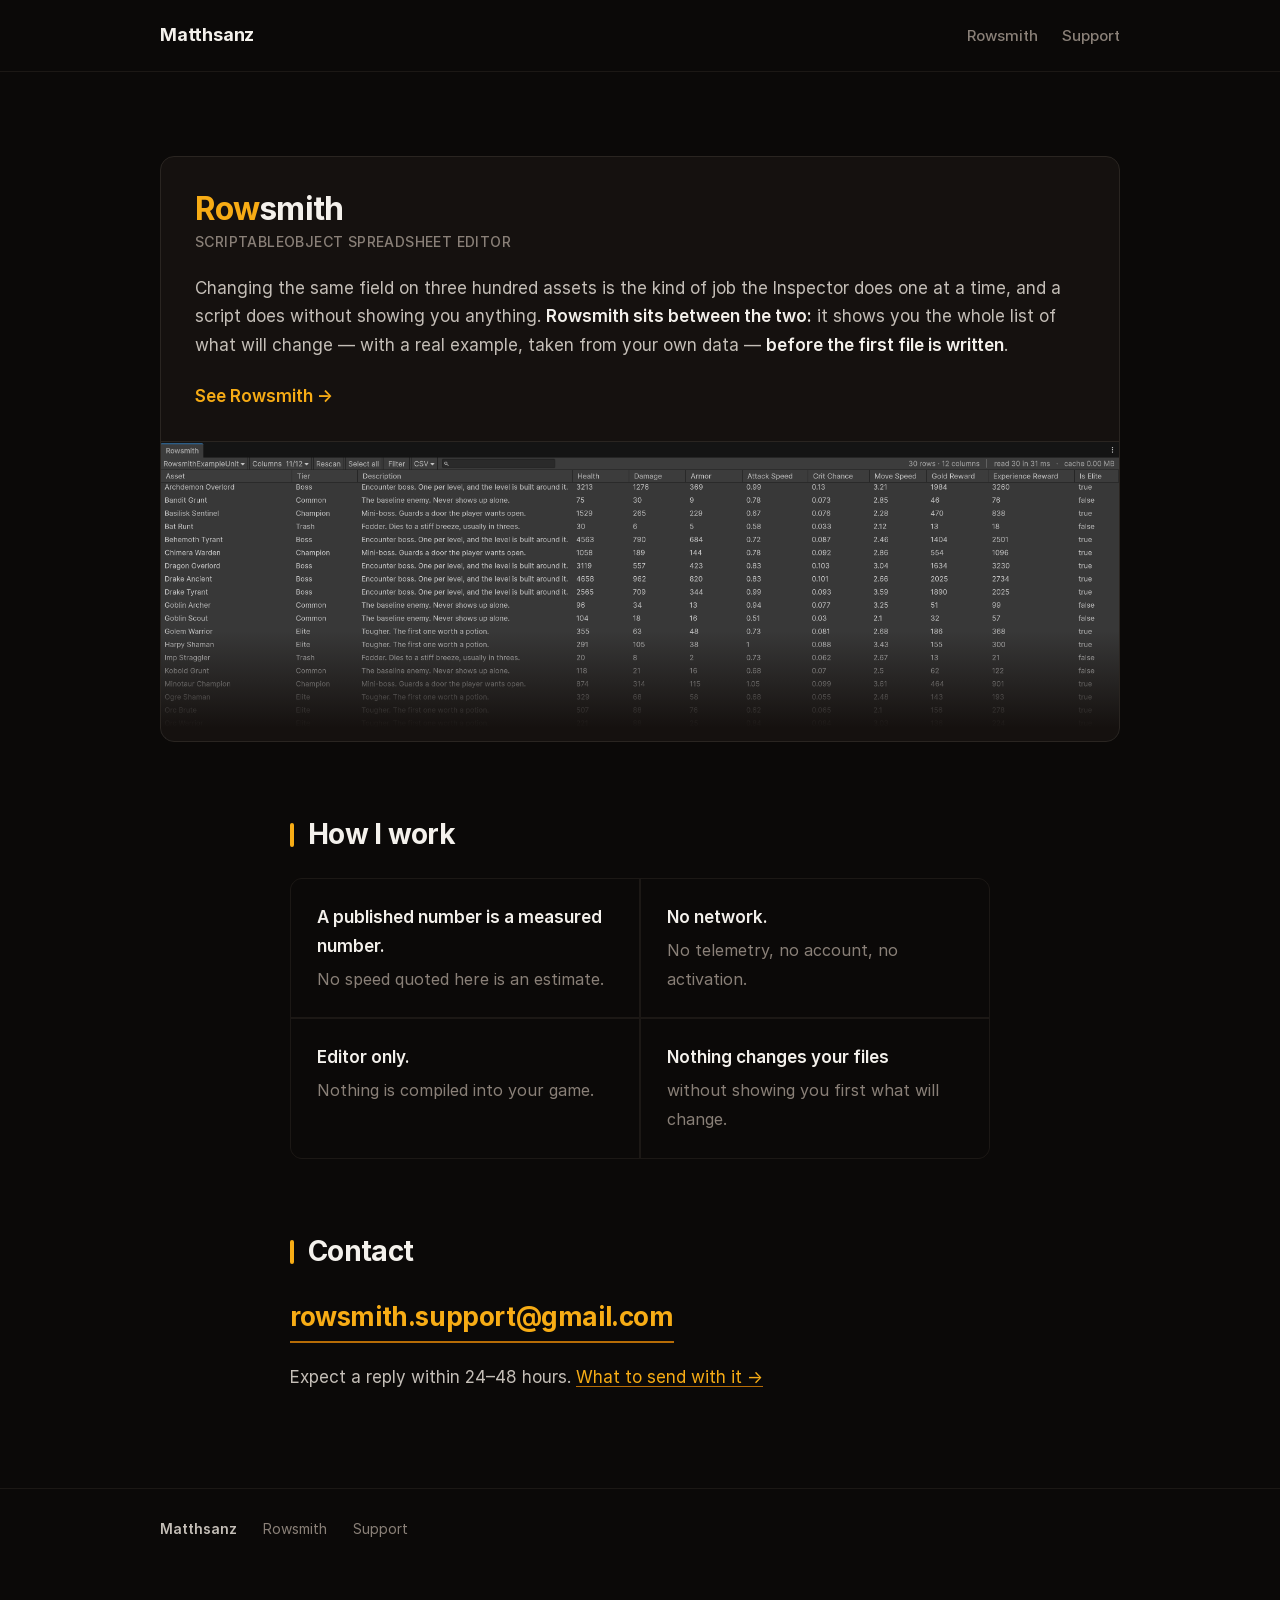
==== index.html @ 0ddbf771 "site" ====
<!doctype html>
<html lang="en">
<head>
<meta charset="utf-8">
<meta name="viewport" content="width=device-width, initial-scale=1">
<title>Matthsanz — Rowsmith for Unity</title>
<meta name="description" content="Editor tools for Unity. Rowsmith edits hundreds of ScriptableObjects as rows in one table, showing every change before a single asset is written.">

<!-- What Discord, Slack, Twitter and every link preview show. These URLs
     must be absolute: a link preview has no page to resolve them against. -->
<meta property="og:type" content="website">
<meta property="og:url" content="https://matthsanz.github.io/">
<meta property="og:title" content="Matthsanz — Rowsmith for Unity">
<meta property="og:description" content="Editor tools for Unity. Rowsmith edits hundreds of ScriptableObjects as rows in one table, showing every change before a single asset is written.">
<meta property="og:image" content="https://matthsanz.github.io/assets/og.png">
<meta property="og:image:width" content="1200">
<meta property="og:image:height" content="630">
<meta name="twitter:card" content="summary_large_image">
<link rel="icon" href="assets/marca.png">
<link rel="stylesheet" href="style.css">
</head>
<body>

<header class="top">
  <div class="bar">
    <a class="mark" href="./">Matthsanz</a>
    <nav>
      <a href="rowsmith/">Rowsmith</a>
      <a href="support/">Support</a>
    </nav>
  </div>
</header>

<main>

  <!-- The heading is off-screen, not absent: the page still needs one H1 for
       screen readers and search results, and the header already says the name
       on screen. Printing it twice was the problem. -->
  <h1 class="offscreen">Matthsanz — editor tools for Unity</h1>

  <!-- Words first, screenshot second. The other way round opened the page on a
       raw capture with nothing to read, and the top went dead. -->
  <section class="block first">
    <a class="product" href="rowsmith/">
      <div class="body">
        <div class="name"><span class="row">Row</span>smith</div>
        <div class="kind">ScriptableObject spreadsheet editor</div>
        <p>
          Changing the same field on three hundred assets is the kind of job the Inspector does one
          at a time, and a script does without showing you anything. <strong>Rowsmith sits between
          the two:</strong> it shows you the whole list of what will change — with a real example,
          taken from your own data — <strong>before the first file is written</strong>.
        </p>
        <span class="go">See Rowsmith →</span>
      </div>
      <img class="shot" src="assets/tabela.png"
           alt="The Rowsmith window open in the Unity Editor, showing a table of ScriptableObject assets as rows.">
    </a>
  </section>

  <section class="prose">
    <h2>How I work</h2>
    <ul class="grid">
      <li>
        <b>A published number is a measured number.</b>
        <span>No speed quoted here is an estimate.</span>
      </li>
      <li>
        <b>No network.</b>
        <span>No telemetry, no account, no activation.</span>
      </li>
      <li>
        <b>Editor only.</b>
        <span>Nothing is compiled into your game.</span>
      </li>
      <li>
        <b>Nothing changes your files</b>
        <span>without showing you first what will change.</span>
      </li>
    </ul>
  </section>

  <section class="prose">
    <h2>Contact</h2>
    <p><a class="mail" href="mailto:rowsmith.support@gmail.com">rowsmith.support@gmail.com</a></p>
    <p>
      Expect a reply within 24–48 hours.
      <a href="support/">What to send with it →</a>
    </p>
  </section>

</main>

<footer>
  <div class="bar">
    <span class="who">Matthsanz</span>
    <a href="rowsmith/">Rowsmith</a>
    <a href="support/">Support</a>
  </div>
</footer>

</body>
</html>
---- style.css ----
/* matthsanz.github.io — one stylesheet for all three pages.
   Self-hosted font, no CDN, no third-party script, no analytics.
   Colours come from a fixed two-scale palette (warm neutrals + amber). */

@font-face { font-family: Inter; font-weight: 400; font-display: swap;
             src: url("assets/fontes/Inter-Regular.woff2") format("woff2"); }
@font-face { font-family: Inter; font-weight: 500; font-display: swap;
             src: url("assets/fontes/Inter-Medium.woff2") format("woff2"); }
@font-face { font-family: Inter; font-weight: 600; font-display: swap;
             src: url("assets/fontes/Inter-SemiBold.woff2") format("woff2"); }
@font-face { font-family: Inter; font-weight: 700; font-display: swap;
             src: url("assets/fontes/Inter-Bold.woff2") format("woff2"); }

:root {
  --bg:      #0B0908;
  --raised:  #15110F;
  --line:    #2A2521;
  --line-lo: #1C1815;
  --muted:   #8A8078;
  --text:    #C4BEB7;
  --strong:  #F4F1EC;
  --accent:  #F7AC15;
  --accent-lo:#B76C06;

  /* type scale, ratio ~1.4 — the missing middle steps are the point */
  --t-sm: 14px;
  --t-body: 17px;
  --t-lede: 21px;
  --t-h2: 28px;
  --t-h1: 52px;

  /* two widths, on purpose: prose stays readable, blocks breathe wider */
  --prose: 700px;
  --block: 960px;
}

*, *::before, *::after { box-sizing: border-box; }
html { -webkit-text-size-adjust: 100%; scroll-behavior: smooth; }

body {
  margin: 0; background: var(--bg); color: var(--text);
  font-family: Inter, "Segoe UI", system-ui, sans-serif;
  font-size: var(--t-body); line-height: 1.7;
  -webkit-font-smoothing: antialiased;
}

.prose, .block {
  width: 100%; margin-left: auto; margin-right: auto; padding-left: 26px; padding-right: 26px;
}
.prose { max-width: calc(var(--prose) + 52px); }
.block { max-width: calc(var(--block) + 52px); }

/* ---------------- header ---------------- */

header.top { border-bottom: 1px solid var(--line-lo); }
header.top .bar {
  max-width: calc(var(--block) + 52px); margin: 0 auto; padding: 20px 26px;
  display: flex; align-items: baseline; gap: 16px; flex-wrap: wrap;
}
header.top .mark {
  color: var(--strong); text-decoration: none;
  font-weight: 700; font-size: 18px; letter-spacing: -.2px;
}
header.top .mark:hover { color: var(--strong); }
header.top nav { margin-left: auto; display: flex; gap: 24px; }
header.top nav a {
  color: var(--muted); text-decoration: none; font-size: 15px; font-weight: 500;
}
header.top nav a:hover { color: var(--strong); }
header.top nav a.here { color: var(--accent); }

/* ---------------- hero ---------------- */

/* A heading that is read but not seen. Used on the home page, where the header
   already carries the name and printing it again was pure repetition. */
.offscreen {
  position: absolute; width: 1px; height: 1px; overflow: hidden;
  clip: rect(0 0 0 0); clip-path: inset(50%); white-space: nowrap;
}

/* The home has no hero, so its first block carries the top space itself.
   84px matches .hero on the other pages, so all three start at the same height. */
section.first { padding-top: 84px; }

.hero { padding: 84px 0 20px; }
h1 {
  font-size: clamp(38px, 6.4vw, var(--t-h1)); font-weight: 700; letter-spacing: -1.5px;
  line-height: 1.05; color: var(--strong); margin: 0 0 16px;
}
h1 .row { color: var(--accent); }
.lede {
  font-size: clamp(18px, 2.4vw, var(--t-lede)); line-height: 1.5;
  color: var(--muted); font-weight: 500; margin: 0; letter-spacing: -.2px;
}
.hero .lede + p { margin-top: 26px; }

/* ---------------- sections ---------------- */

section { padding-top: 76px; }

h2 {
  font-size: var(--t-h2); font-weight: 700; letter-spacing: -.7px; line-height: 1.2;
  color: var(--strong); margin: 0 0 26px; position: relative; padding-left: 18px;
}
h2::before {
  content: ""; position: absolute; left: 0; top: .18em; bottom: .18em;
  width: 4px; border-radius: 2px; background: var(--accent);
}

h3 { font-size: 19px; font-weight: 600; color: var(--strong); margin: 30px 0 8px; }

p { margin: 0 0 20px; }
p:last-child { margin-bottom: 0; }
strong, b { color: var(--strong); font-weight: 600; }
a { color: var(--accent); text-decoration-color: var(--accent-lo); text-underline-offset: 3px; }
a:hover { color: var(--strong); }

code {
  font-family: "Cascadia Mono", Consolas, ui-monospace, monospace; font-size: .87em;
  background: var(--raised); color: var(--strong);
  padding: 2px 7px; border-radius: 5px; border: 1px solid var(--line);
}

ul { margin: 0 0 20px; padding-left: 20px; }
li { margin-bottom: 12px; }
li::marker { color: var(--accent-lo); }

/* ---------------- the product block, on the home ---------------- */

.product {
  display: block; text-decoration: none; color: inherit;
  background: var(--raised); border: 1px solid var(--line); border-radius: 14px;
  overflow: hidden; transition: border-color .18s ease;
}
.product:hover { border-color: var(--accent-lo); }

/* The screenshot sits at the BOTTOM, cropped to a strip: it is evidence under
   the claim, not a picture the visitor has to interpret before reading one. */
.product { position: relative; }
.product .shot {
  display: block; width: 100%; height: 300px; object-fit: cover; object-position: top;
  border-top: 1px solid var(--line);
}
/* the strip fades out instead of stopping mid-row, so it reads as "there is
   more" rather than "this was cut" */
.product::after {
  content: ""; position: absolute; left: 0; right: 0; bottom: 0; height: 110px;
  background: linear-gradient(180deg, rgba(21,17,15,0), var(--raised) 88%);
  pointer-events: none;
}
.product .body { padding: 34px 34px 30px; }
.product .name {
  font-size: 32px; font-weight: 700; letter-spacing: -.9px; color: var(--strong);
  line-height: 1.1; margin-bottom: 4px;
}
.product .name .row { color: var(--accent); }
.product .kind {
  font-size: var(--t-sm); color: var(--muted); font-weight: 500; letter-spacing: .4px;
  text-transform: uppercase; margin-bottom: 20px;
}
.product p { margin-bottom: 22px; }
.product .go { color: var(--accent); font-weight: 600; }

/* ---------------- two-column facts ---------------- */

.grid {
  display: grid; grid-template-columns: repeat(2, 1fr); gap: 2px;
  background: var(--line-lo); border: 1px solid var(--line-lo); border-radius: 12px;
  overflow: hidden; list-style: none; padding: 0; margin: 0;
}
.grid li { background: var(--bg); padding: 24px 26px; margin: 0; }
.grid li b { display: block; margin-bottom: 4px; font-size: 17px; }
.grid li span { font-size: 16px; color: var(--muted); line-height: 1.55; }

/* ---------------- plain fact rows ---------------- */

.rows { list-style: none; padding: 0; margin: 0; }
.rows li { padding: 18px 0; border-bottom: 1px solid var(--line-lo); margin: 0; }
.rows li:first-child { padding-top: 0; }
.rows li:last-child { border-bottom: none; }

/* ---------------- screenshots ---------------- */

figure { margin: 0 0 34px; }
figure:last-of-type { margin-bottom: 0; }
figure img {
  width: 100%; height: auto; display: block;
  border: 1px solid var(--line); border-radius: 10px; background: #161616;
}

/* ---------------- callout ---------------- */

.note {
  border-left: 3px solid var(--accent-lo); background: var(--raised);
  padding: 18px 22px; border-radius: 0 10px 10px 0; margin: 0 0 26px;
  color: var(--muted);
}
.note strong { color: var(--text); }

.mail {
  font-size: clamp(20px, 3vw, 26px); font-weight: 700; letter-spacing: -.4px;
  color: var(--accent); word-break: break-word; display: inline-block;
  text-decoration: none; border-bottom: 2px solid var(--accent-lo); padding-bottom: 2px;
}
.mail:hover { color: var(--strong); border-bottom-color: var(--strong); }

/* ---------------- footer ---------------- */

footer { margin-top: 96px; border-top: 1px solid var(--line-lo); }
footer .bar {
  max-width: calc(var(--block) + 52px); margin: 0 auto; padding: 28px 26px 64px;
  display: flex; gap: 10px 26px; flex-wrap: wrap; align-items: baseline;
  font-size: var(--t-sm); color: var(--muted);
}
footer a { color: var(--muted); text-decoration: none; }
footer a:hover { color: var(--accent); }
footer .who { color: var(--text); font-weight: 600; }

/* ---------------- narrow screens ---------------- */

@media (max-width: 700px) {
  :root { --t-body: 16px; --t-h2: 24px; }
  .prose, .block { padding-left: 20px; padding-right: 20px; }
  header.top .bar { padding: 16px 20px; }
  header.top nav { margin-left: 0; width: 100%; gap: 20px; }
  .hero { padding-top: 52px; }
  section { padding-top: 56px; }
  .grid { grid-template-columns: 1fr; }
  .product .body { padding: 24px 22px 26px; }
  .product .name { font-size: 27px; }
  /* the strip is cropped by width here, so a tall one shows almost nothing */
  .product .shot { height: 170px; }
  .product::after { height: 70px; }
  footer .bar { padding: 24px 20px 52px; }
}
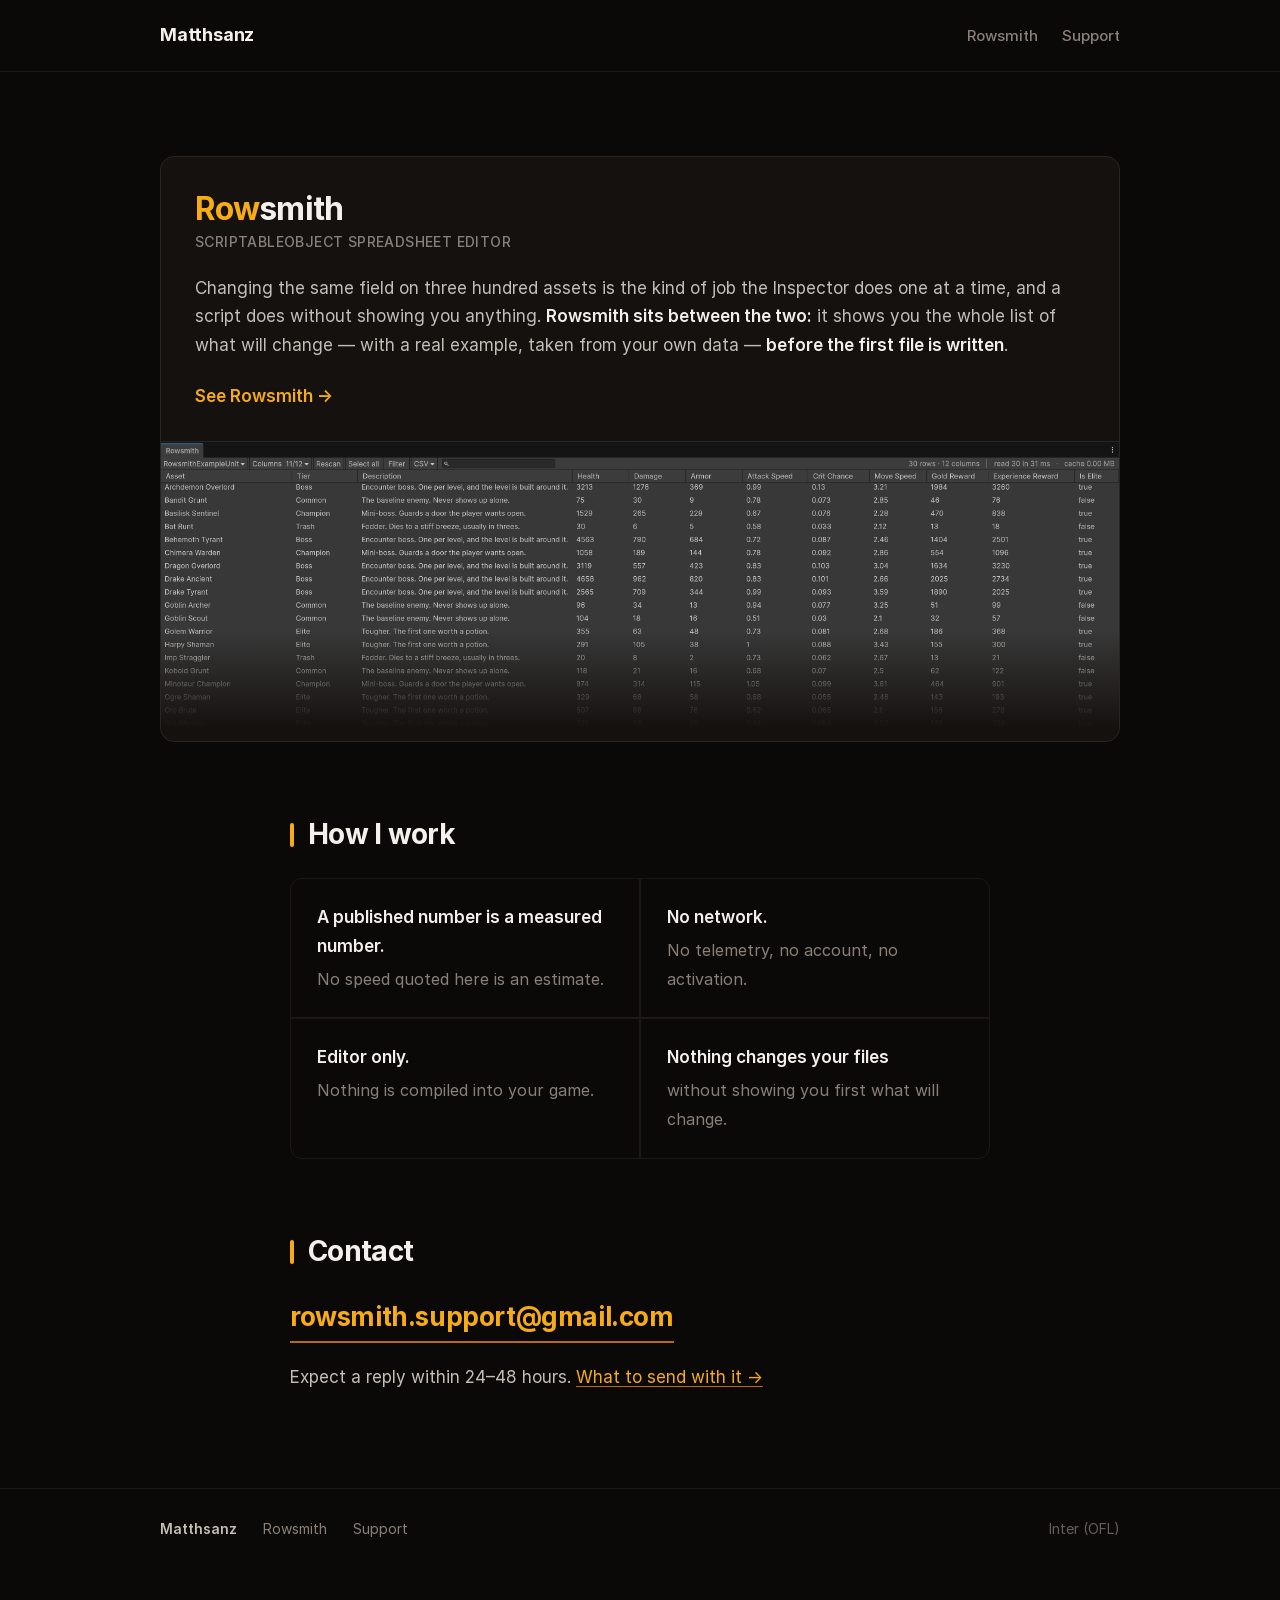
==== commit 324a3939: "Add files via upload" ====
--- a/index.html
+++ b/index.html
@@ -96,6 +96,10 @@
     <span class="who">Matthsanz</span>
     <a href="rowsmith/">Rowsmith</a>
     <a href="support/">Support</a>
+    <!-- Font credit, pushed right so it reads as a credit and not as a page.
+         The OFL is already satisfied by the license file sitting next to the
+         .woff2 files; this link only makes it reachable by clicking. -->
+    <a class="lic" href="assets/fontes/Inter-LICENSE-OFL.txt">Inter (OFL)</a>
   </div>
 </footer>
 
--- a/style.css
+++ b/style.css
@@ -215,6 +215,10 @@
 footer a { color: var(--muted); text-decoration: none; }
 footer a:hover { color: var(--accent); }
 footer .who { color: var(--text); font-weight: 600; }
+
+/* The font credit sits on the far right, away from the navigation links, so it
+   reads as a credit rather than as one more page of the site. */
+footer .lic { margin-left: auto; opacity: .72; }
 
 /* ---------------- narrow screens ---------------- */
 
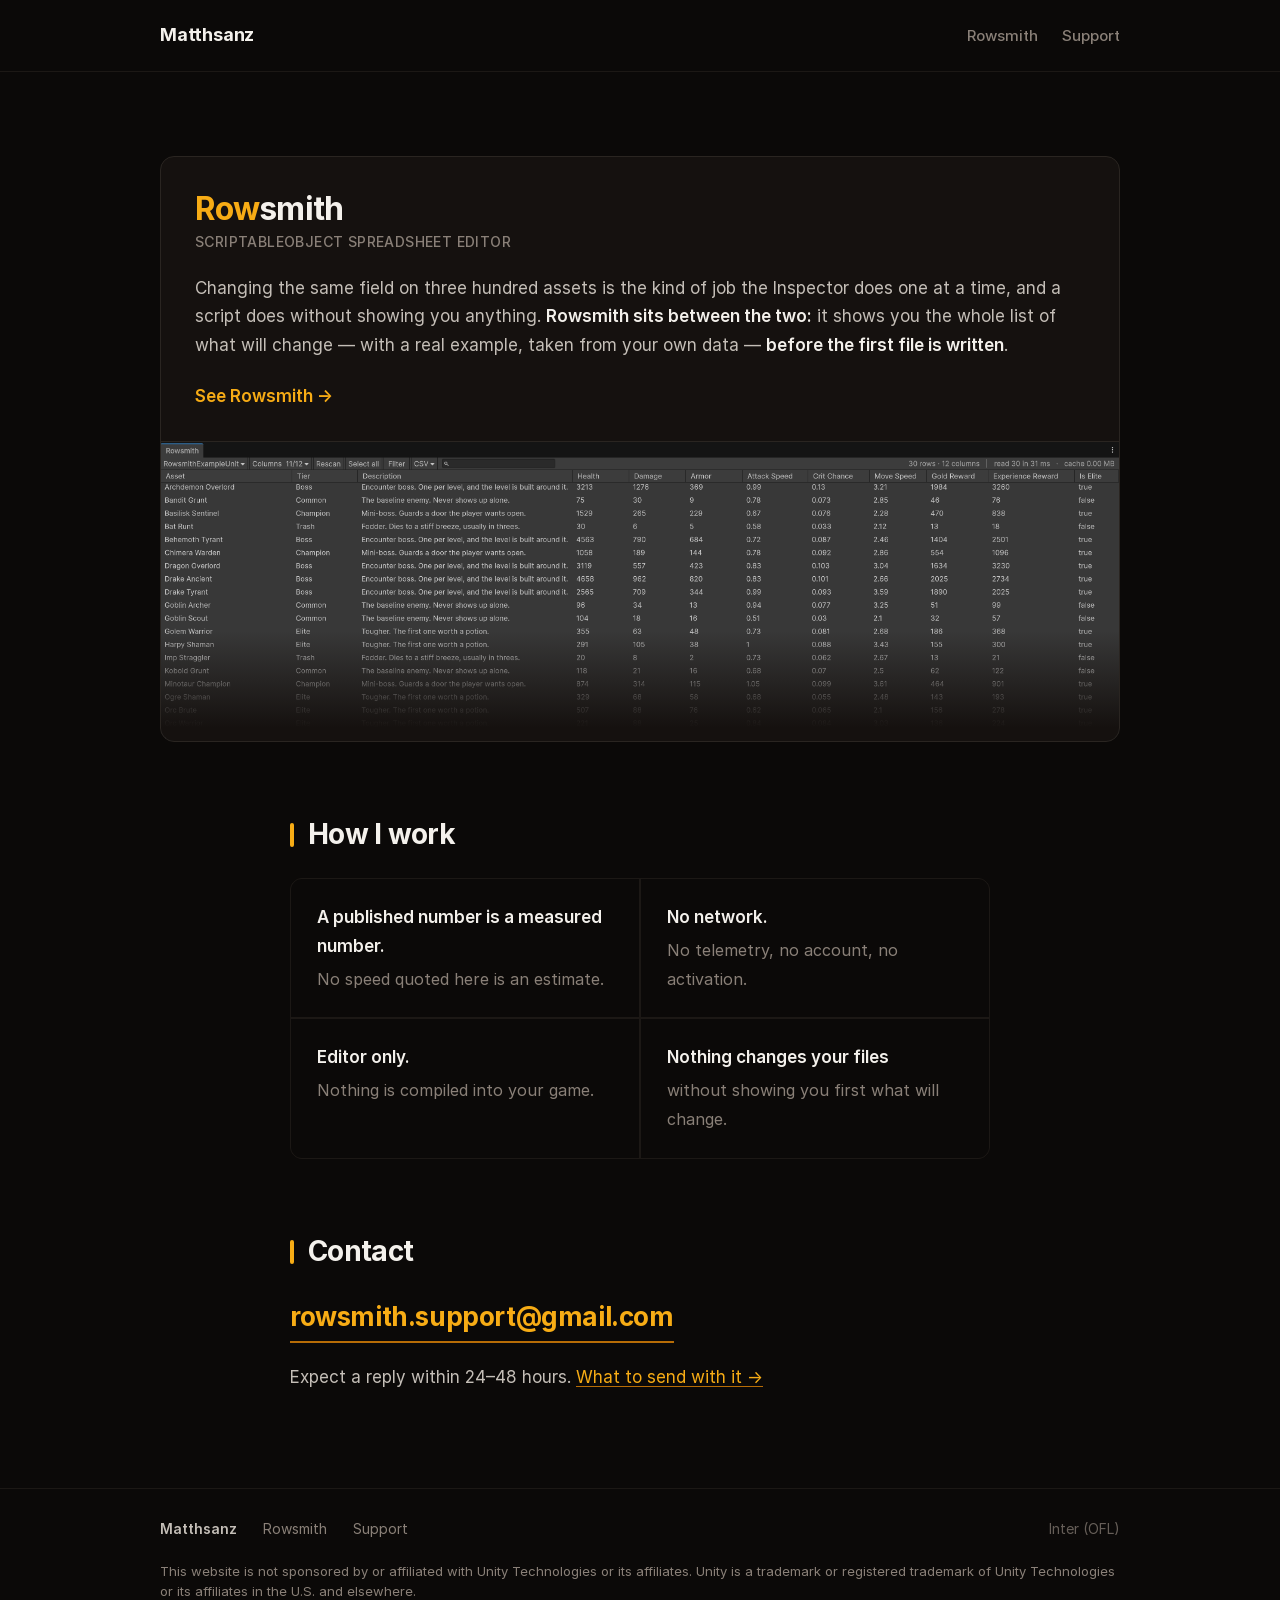
==== commit d7ee40b8: "Add files via upload" ====
--- a/index.html
+++ b/index.html
@@ -3,15 +3,15 @@
 <head>
 <meta charset="utf-8">
 <meta name="viewport" content="width=device-width, initial-scale=1">
-<title>Matthsanz — Rowsmith for Unity</title>
-<meta name="description" content="Editor tools for Unity. Rowsmith edits hundreds of ScriptableObjects as rows in one table, showing every change before a single asset is written.">
+<title>Matthsanz — Rowsmith for the Unity Editor</title>
+<meta name="description" content="Unity Editor tools. Rowsmith edits hundreds of ScriptableObjects as rows in one table, showing every change before a single asset is written.">
 
 <!-- What Discord, Slack, Twitter and every link preview show. These URLs
      must be absolute: a link preview has no page to resolve them against. -->
 <meta property="og:type" content="website">
 <meta property="og:url" content="https://matthsanz.github.io/">
-<meta property="og:title" content="Matthsanz — Rowsmith for Unity">
-<meta property="og:description" content="Editor tools for Unity. Rowsmith edits hundreds of ScriptableObjects as rows in one table, showing every change before a single asset is written.">
+<meta property="og:title" content="Matthsanz — Rowsmith for the Unity Editor">
+<meta property="og:description" content="Unity Editor tools. Rowsmith edits hundreds of ScriptableObjects as rows in one table, showing every change before a single asset is written.">
 <meta property="og:image" content="https://matthsanz.github.io/assets/og.png">
 <meta property="og:image:width" content="1200">
 <meta property="og:image:height" content="630">
@@ -36,7 +36,7 @@
   <!-- The heading is off-screen, not absent: the page still needs one H1 for
        screen readers and search results, and the header already says the name
        on screen. Printing it twice was the problem. -->
-  <h1 class="offscreen">Matthsanz — editor tools for Unity</h1>
+  <h1 class="offscreen">Matthsanz — Unity Editor tools</h1>
 
   <!-- Words first, screenshot second. The other way round opened the page on a
        raw capture with nothing to read, and the top went dead. -->
@@ -98,8 +98,19 @@
     <a href="support/">Support</a>
     <!-- Font credit, pushed right so it reads as a credit and not as a page.
          The OFL is already satisfied by the license file sitting next to the
-         .woff2 files; this link only makes it reachable by clicking. -->
-    <a class="lic" href="assets/fontes/Inter-LICENSE-OFL.txt">Inter (OFL)</a>
+         .woff2 files; this link only makes it reachable by clicking.
+         New tab so a reader does not lose the site over a compliance link.
+         rel="noopener" because target="_blank" otherwise hands the opened page
+         a handle to this one. aria-label because "Inter (OFL)" alone tells a
+         screen reader nothing, and a new tab with no warning is worse there. -->
+    <a class="lic" href="assets/fontes/Inter-LICENSE-OFL.txt"
+       target="_blank" rel="noopener"
+       aria-label="Inter typeface licence, SIL Open Font License — opens in a new tab">Inter (OFL)</a>
+    <!-- Trademark notice. The "Guidelines for Using Unity Trademarks" (v. 4.2) require
+         it on any published material that features Unity trademarks, and they give the
+         wording; this is that wording, filled in. It sits on its own line under the
+         links because it is a legal note, not navigation. -->
+    <p class="tm">This website is not sponsored by or affiliated with Unity Technologies or its affiliates. Unity is a trademark or registered trademark of Unity Technologies or its affiliates in the U.S. and elsewhere.</p>
   </div>
 </footer>
 
--- a/style.css
+++ b/style.css
@@ -219,6 +219,11 @@
 /* The font credit sits on the far right, away from the navigation links, so it
    reads as a credit rather than as one more page of the site. */
 footer .lic { margin-left: auto; opacity: .72; }
+
+/* The trademark notice required by Unity's trademark guidelines. Full width so it
+   wraps onto its own line inside the flex bar, and no extra opacity: it is small
+   and muted already, and dimming it further would drop it under 3:1 contrast. */
+footer .tm { width: 100%; margin: 10px 0 0; font-size: 13px; line-height: 1.55; }
 
 /* ---------------- narrow screens ---------------- */
 
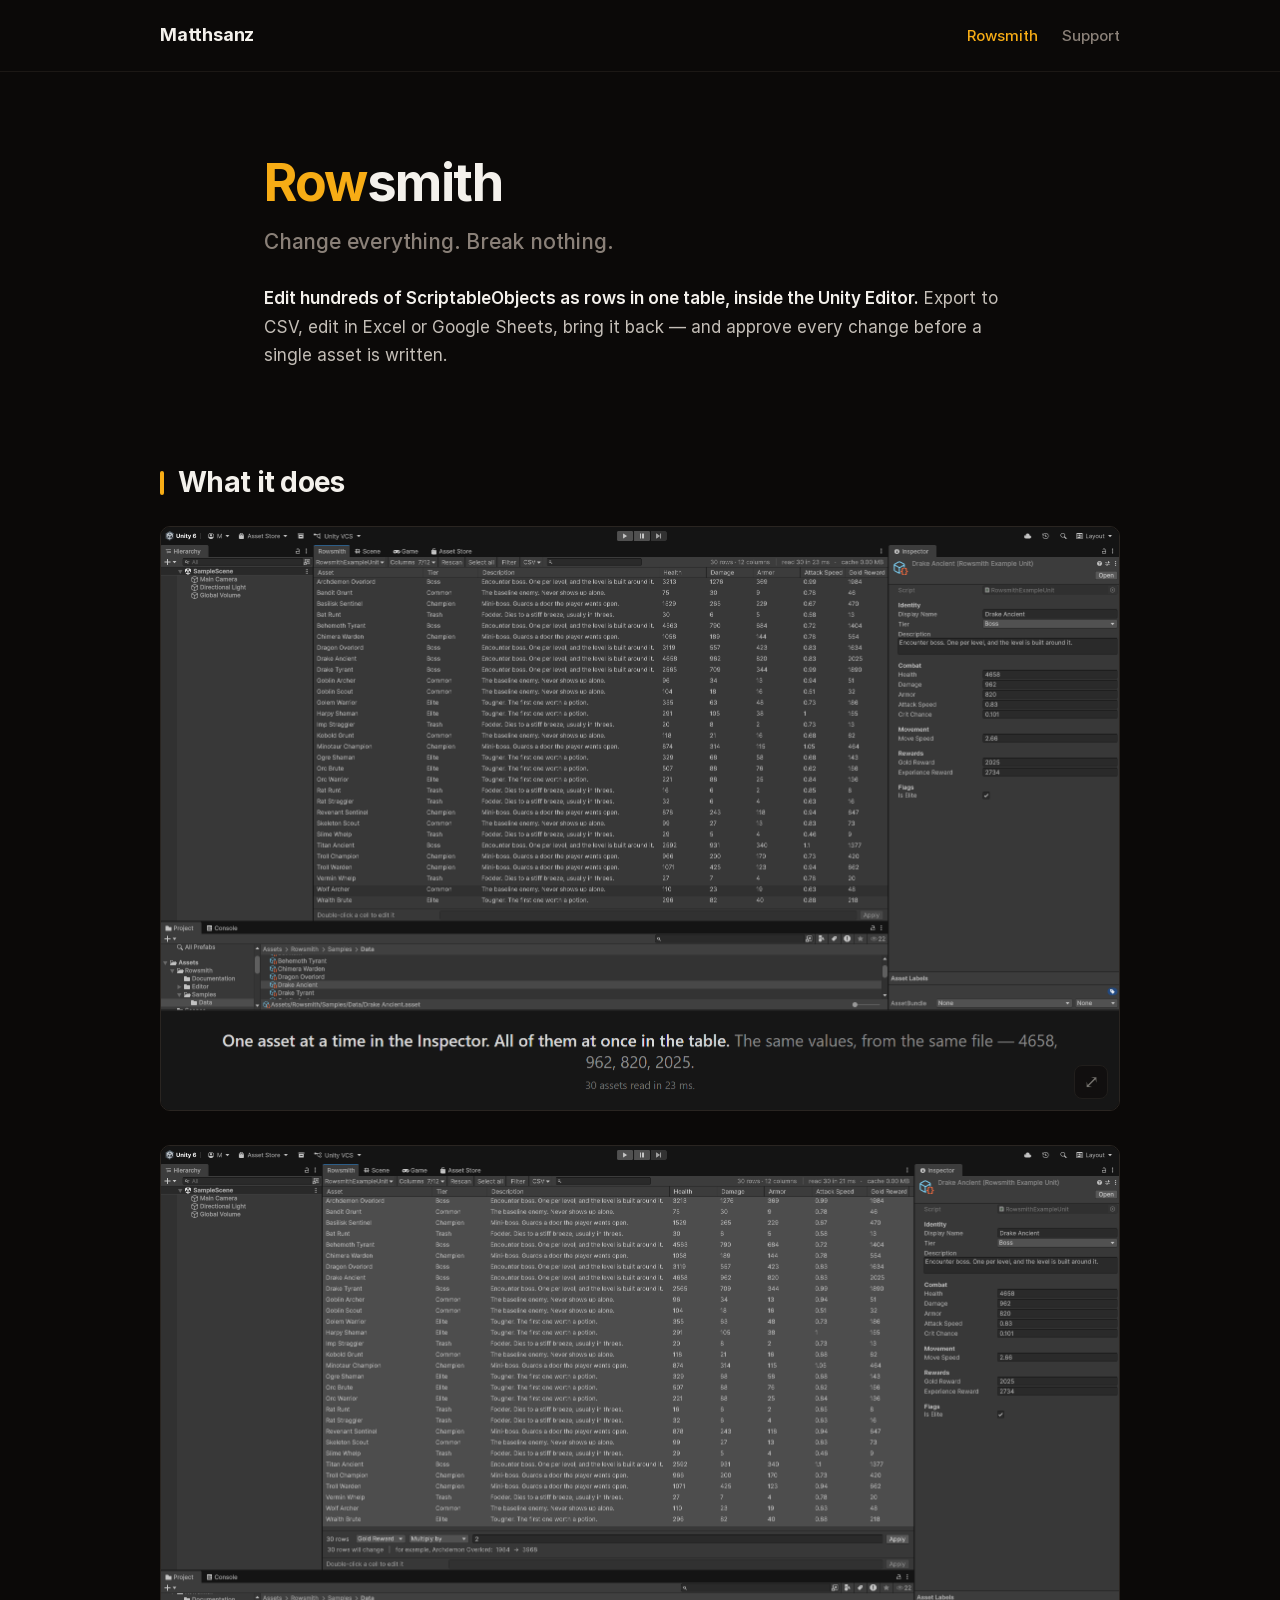
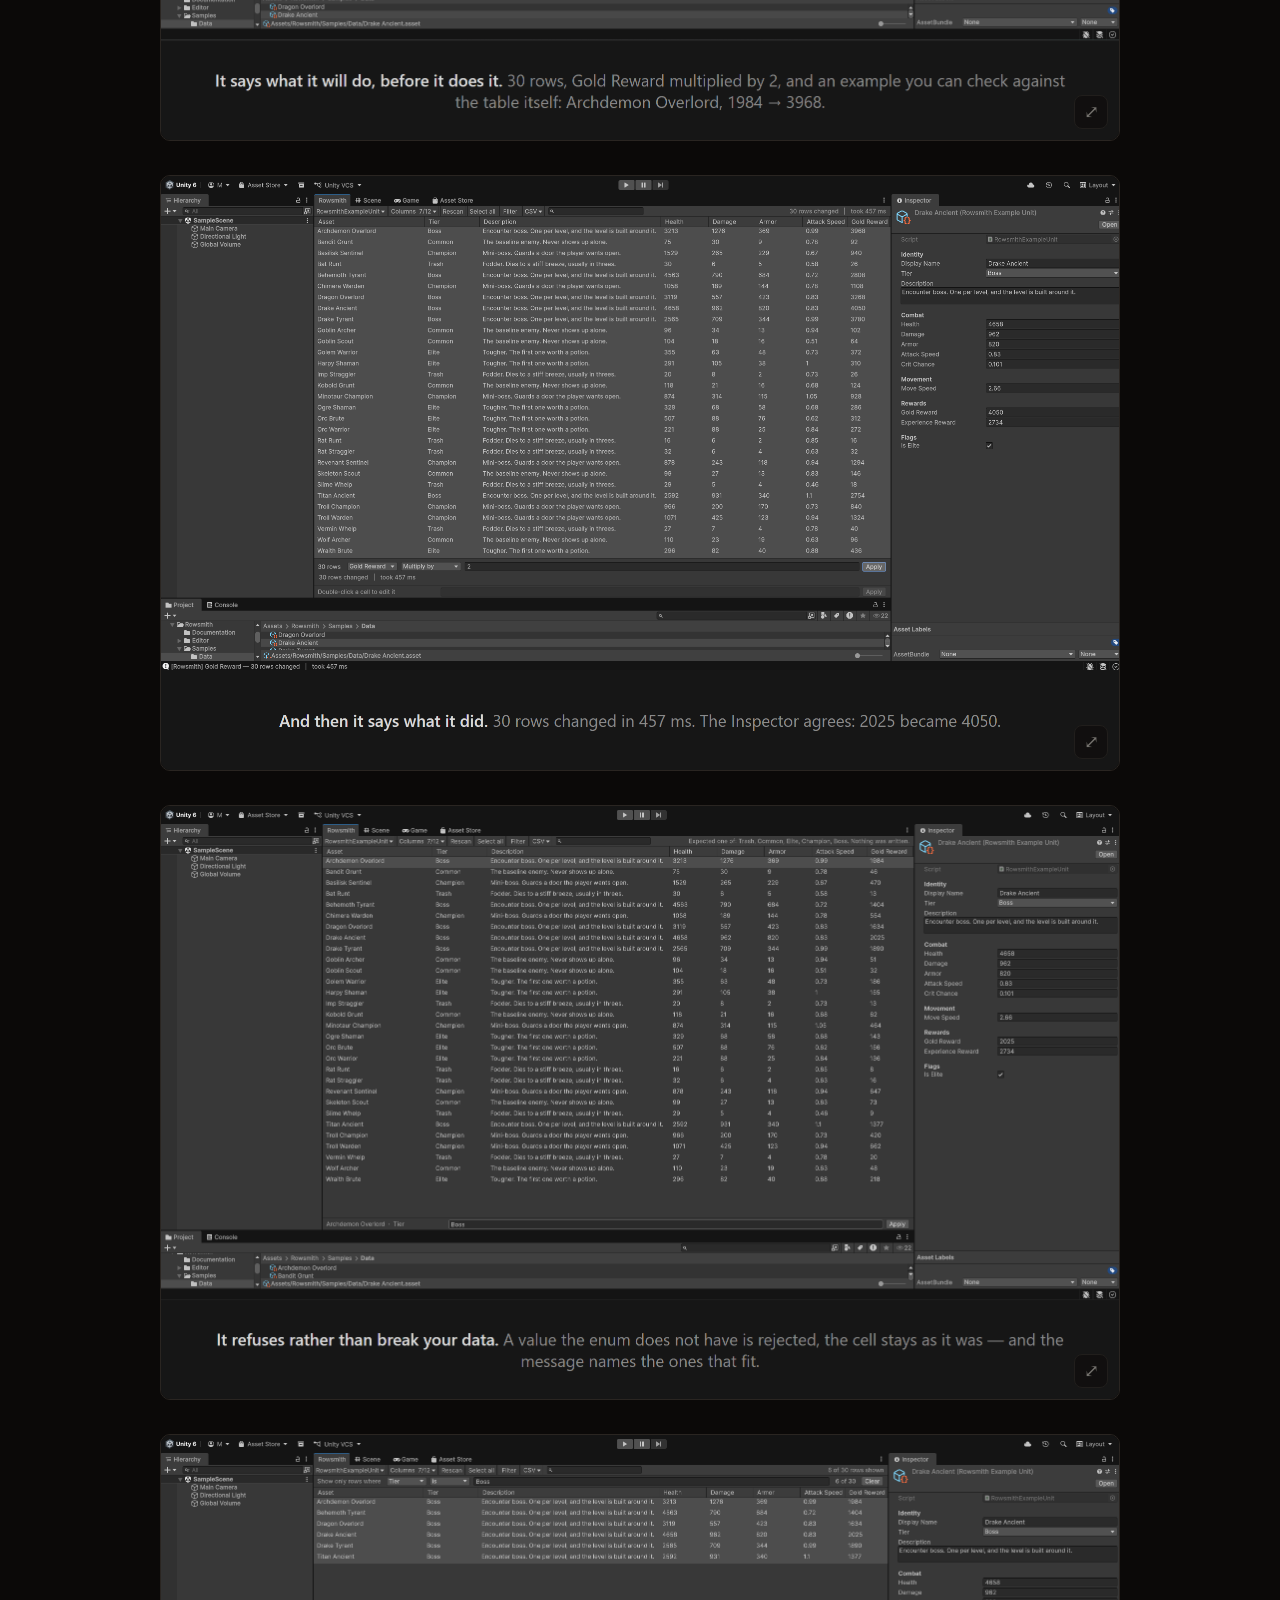
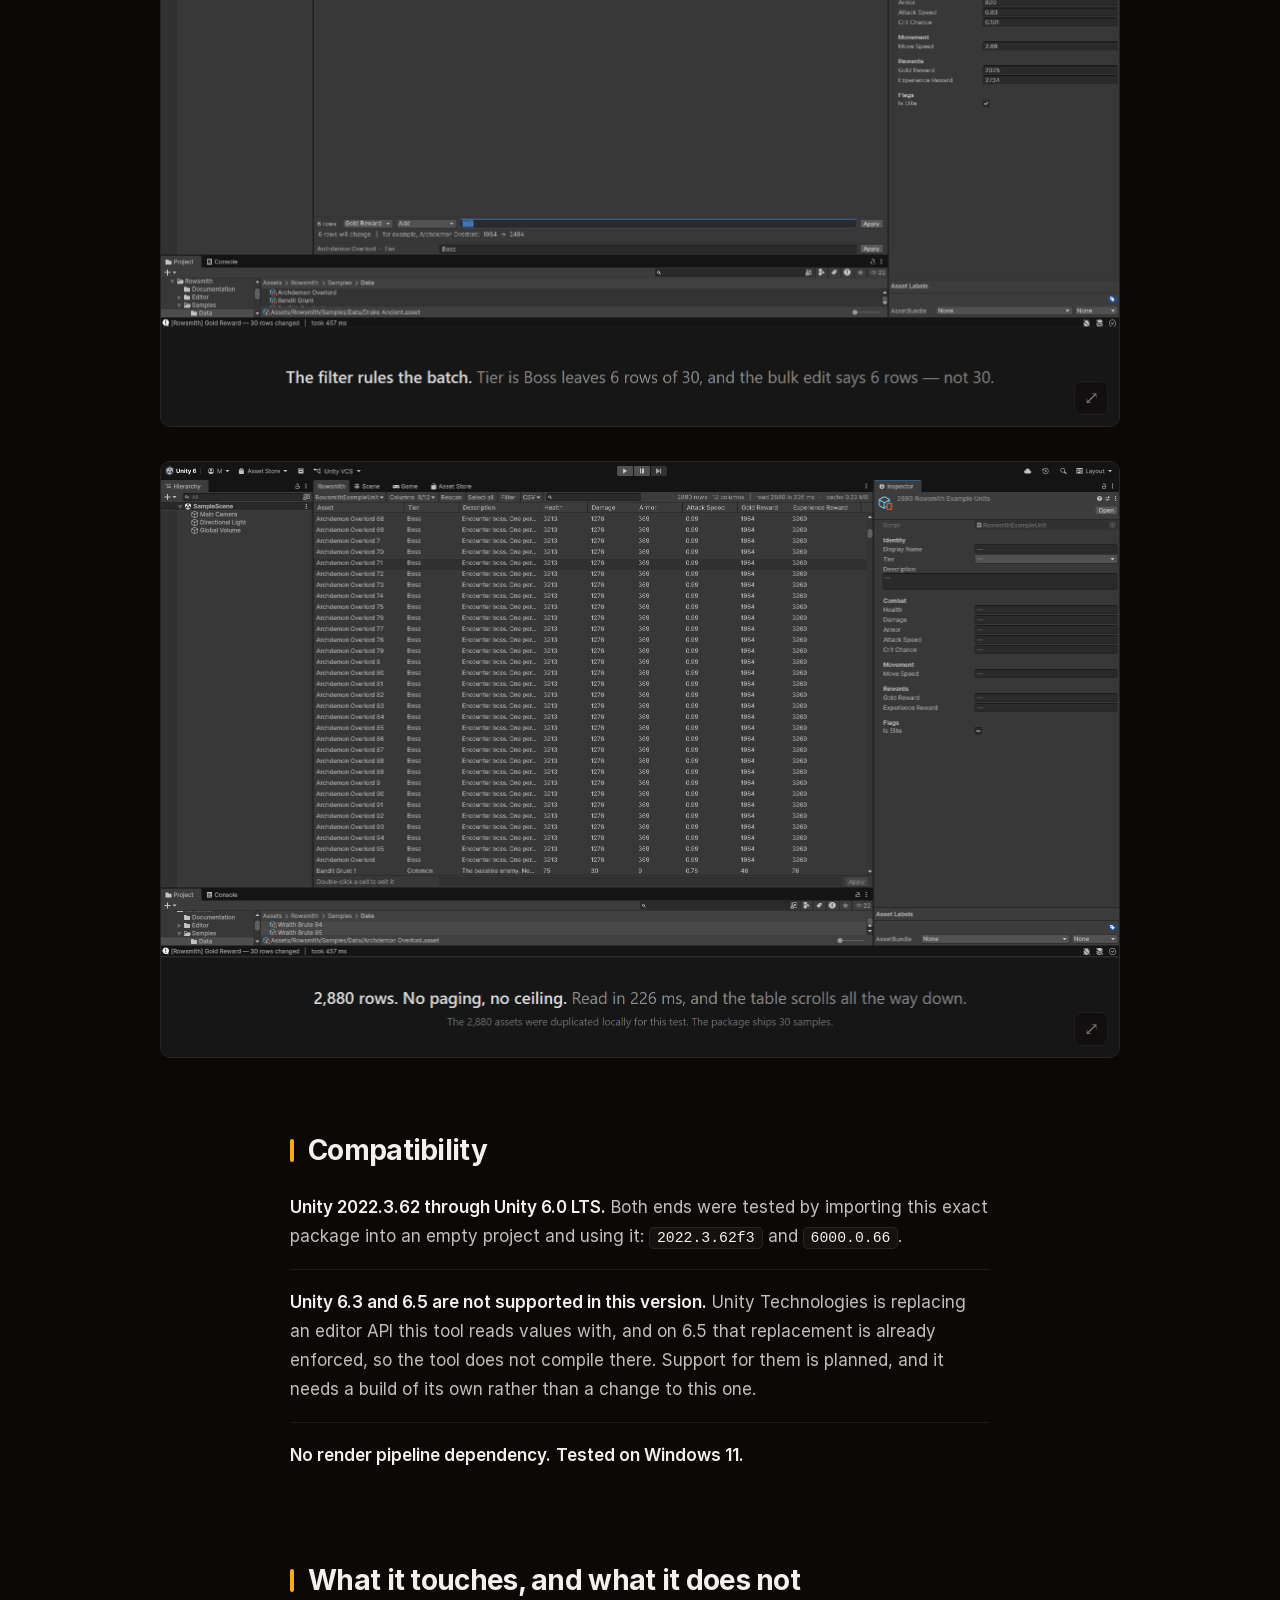
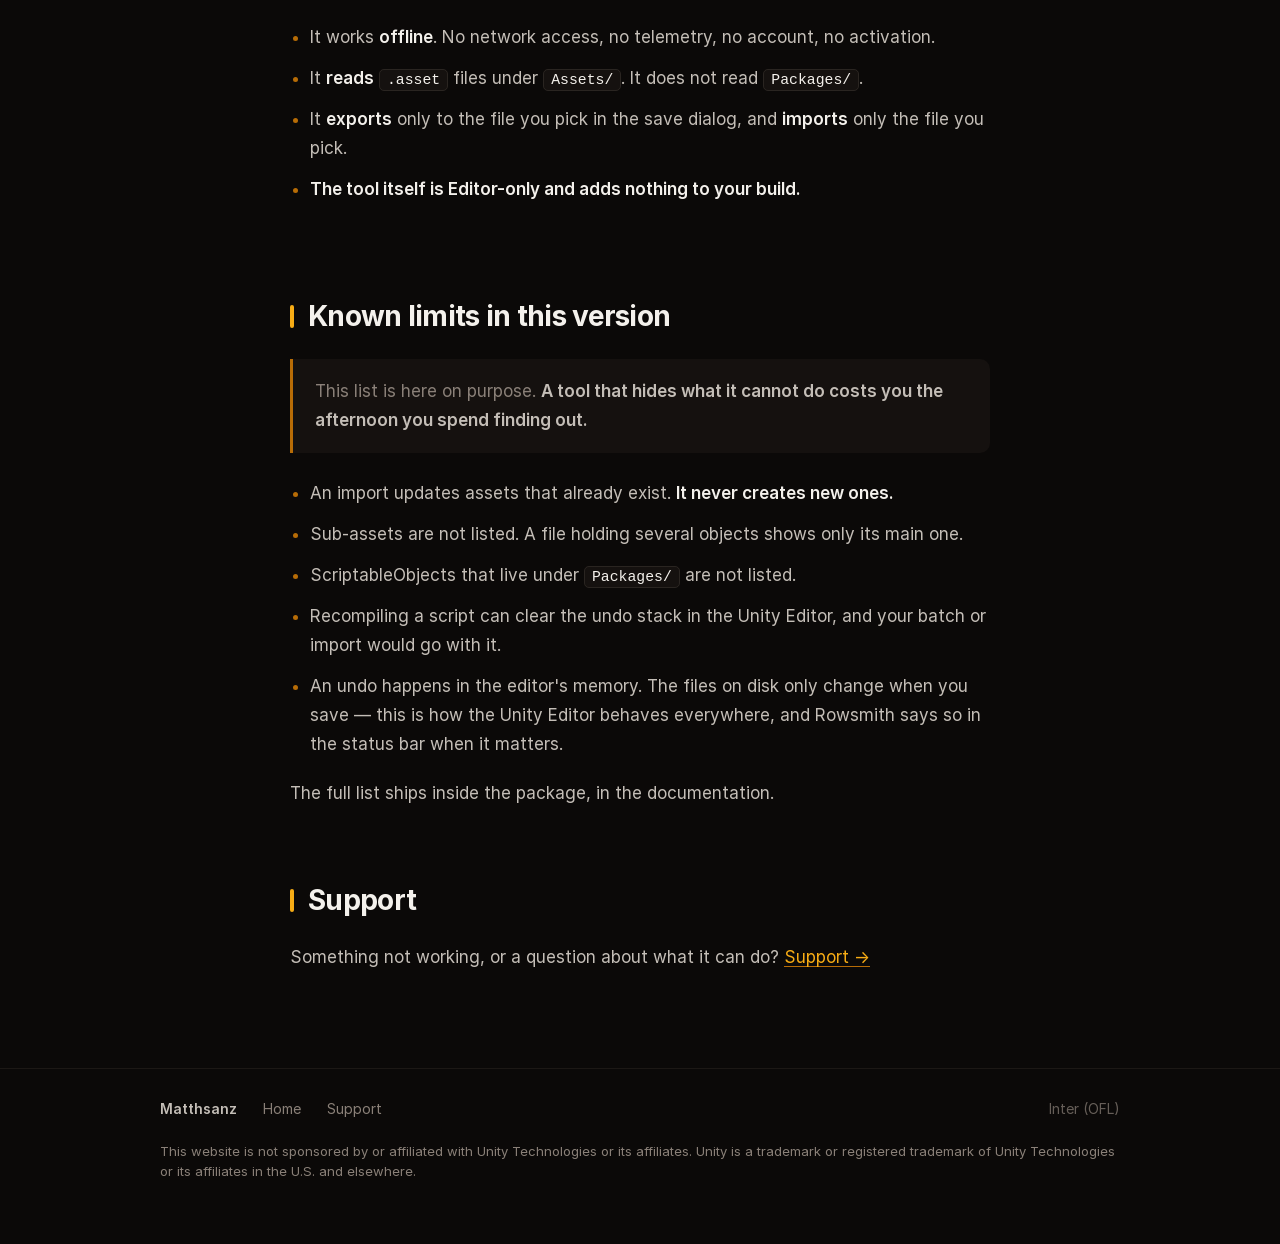
==== commit 152dee9e: "Add files via upload" ====
--- a/index.html
+++ b/index.html
@@ -3,89 +3,127 @@
 <head>
 <meta charset="utf-8">
 <meta name="viewport" content="width=device-width, initial-scale=1">
-<title>Matthsanz — Rowsmith for the Unity Editor</title>
-<meta name="description" content="Unity Editor tools. Rowsmith edits hundreds of ScriptableObjects as rows in one table, showing every change before a single asset is written.">
+<title>Rowsmith — Matthsanz</title>
+<meta name="description" content="Edit hundreds of ScriptableObjects as rows in one table, inside the Unity Editor. Export to CSV, edit in Excel, bring it back — and approve every change before a single asset is written.">
 
 <!-- What Discord, Slack, Twitter and every link preview show. These URLs
      must be absolute: a link preview has no page to resolve them against. -->
 <meta property="og:type" content="website">
-<meta property="og:url" content="https://matthsanz.github.io/">
-<meta property="og:title" content="Matthsanz — Rowsmith for the Unity Editor">
-<meta property="og:description" content="Unity Editor tools. Rowsmith edits hundreds of ScriptableObjects as rows in one table, showing every change before a single asset is written.">
+<meta property="og:url" content="https://matthsanz.github.io/rowsmith/">
+<meta property="og:title" content="Rowsmith — Matthsanz">
+<meta property="og:description" content="Edit hundreds of ScriptableObjects as rows in one table, inside the Unity Editor. Approve every change before a single asset is written.">
 <meta property="og:image" content="https://matthsanz.github.io/assets/og.png">
 <meta property="og:image:width" content="1200">
 <meta property="og:image:height" content="630">
 <meta name="twitter:card" content="summary_large_image">
-<link rel="icon" href="assets/marca.png">
-<link rel="stylesheet" href="style.css">
+<link rel="icon" href="../assets/marca.png">
+<link rel="stylesheet" href="../style.css">
 </head>
 <body>
 
 <header class="top">
   <div class="bar">
-    <a class="mark" href="./">Matthsanz</a>
+    <a class="mark" href="../">Matthsanz</a>
     <nav>
-      <a href="rowsmith/">Rowsmith</a>
-      <a href="support/">Support</a>
+      <a href="./" class="here">Rowsmith</a>
+      <a href="../support/">Support</a>
     </nav>
   </div>
 </header>
 
 <main>
 
-  <!-- The heading is off-screen, not absent: the page still needs one H1 for
-       screen readers and search results, and the header already says the name
-       on screen. Printing it twice was the problem. -->
-  <h1 class="offscreen">Matthsanz — Unity Editor tools</h1>
+  <div class="hero prose">
+    <h1><span class="row">Row</span>smith</h1>
+    <p class="lede">Change everything. Break nothing.</p>
+    <p>
+      <strong>Edit hundreds of ScriptableObjects as rows in one table, inside the Unity
+      Editor.</strong> Export to CSV, edit in Excel or Google Sheets, bring it back — and approve
+      every change before a single asset is written.
+    </p>
+  </div>
 
-  <!-- Words first, screenshot second. The other way round opened the page on a
-       raw capture with nothing to read, and the top went dead. -->
-  <section class="block first">
-    <a class="product" href="rowsmith/">
-      <div class="body">
-        <div class="name"><span class="row">Row</span>smith</div>
-        <div class="kind">ScriptableObject spreadsheet editor</div>
-        <p>
-          Changing the same field on three hundred assets is the kind of job the Inspector does one
-          at a time, and a script does without showing you anything. <strong>Rowsmith sits between
-          the two:</strong> it shows you the whole list of what will change — with a real example,
-          taken from your own data — <strong>before the first file is written</strong>.
-        </p>
-        <span class="go">See Rowsmith →</span>
-      </div>
-      <img class="shot" src="assets/tabela.png"
-           alt="The Rowsmith window open in the Unity Editor, showing a table of ScriptableObject assets as rows.">
-    </a>
+  <!-- Captions are baked into these images (built in the store-artwork pass);
+       the alt text carries the same words for screen readers and search. -->
+  <section class="block">
+    <h2>What it does</h2>
+
+    <figure><a class="zoom" href="../assets/01-tabela.png" target="_blank" rel="noopener"><img src="../assets/01-tabela.png"
+      alt="One asset at a time in the Inspector. All of them at once in the table. The same values, from the same file — 4658, 962, 820, 2025. 30 assets read in 23 ms."></a></figure>
+
+    <figure><a class="zoom" href="../assets/02-lote.png" target="_blank" rel="noopener"><img src="../assets/02-lote.png"
+      alt="It says what it will do, before it does it. 30 rows, Gold Reward multiplied by 2, and an example you can check against the table itself: Archdemon Overlord, 1984 to 3968."></a></figure>
+
+    <figure><a class="zoom" href="../assets/03-relatorio.png" target="_blank" rel="noopener"><img src="../assets/03-relatorio.png"
+      alt="And then it says what it did. 30 rows changed in 457 ms. The Inspector agrees: 2025 became 4050."></a></figure>
+
+    <figure><a class="zoom" href="../assets/04-recusa.png" target="_blank" rel="noopener"><img src="../assets/04-recusa.png"
+      alt="It refuses rather than break your data. A value the enum does not have is rejected, the cell stays as it was — and the message names the ones that fit."></a></figure>
+
+    <figure><a class="zoom" href="../assets/05-filtro.png" target="_blank" rel="noopener"><img src="../assets/05-filtro.png"
+      alt="The filter rules the batch. Tier is Boss leaves 6 rows of 30, and the bulk edit says 6 rows — not 30."></a></figure>
+
+    <figure><a class="zoom" href="../assets/06-escala.png" target="_blank" rel="noopener"><img src="../assets/06-escala.png"
+      alt="2,880 rows. No paging, no ceiling. Read in 226 ms, and the table scrolls all the way down. The 2,880 assets were duplicated locally for this test. The package ships 30 samples."></a></figure>
   </section>
 
   <section class="prose">
-    <h2>How I work</h2>
-    <ul class="grid">
+    <h2>Compatibility</h2>
+    <ul class="rows">
       <li>
-        <b>A published number is a measured number.</b>
-        <span>No speed quoted here is an estimate.</span>
+        <b>Unity 2022.3.62 through Unity 6.0 LTS.</b> Both ends were tested by importing this exact
+        package into an empty project and using it: <code>2022.3.62f3</code> and
+        <code>6000.0.66</code>.
       </li>
       <li>
-        <b>No network.</b>
-        <span>No telemetry, no account, no activation.</span>
+        <b>Unity 6.3 and 6.5 are not supported in this version.</b> Unity Technologies is replacing an editor API
+        this tool reads values with, and on 6.5 that replacement is already enforced, so the tool
+        does not compile there. Support for them is planned, and it needs a build of its own rather
+        than a change to this one.
       </li>
-      <li>
-        <b>Editor only.</b>
-        <span>Nothing is compiled into your game.</span>
-      </li>
-      <li>
-        <b>Nothing changes your files</b>
-        <span>without showing you first what will change.</span>
-      </li>
+      <li><b>No render pipeline dependency.</b> <b>Tested on Windows 11.</b></li>
     </ul>
   </section>
 
   <section class="prose">
-    <h2>Contact</h2>
-    <p><a class="mail" href="mailto:rowsmith.support@gmail.com">rowsmith.support@gmail.com</a></p>
+    <h2>What it touches, and what it does not</h2>
+    <ul>
+      <li>It works <strong>offline</strong>. No network access, no telemetry, no account, no activation.</li>
+      <li>It <strong>reads</strong> <code>.asset</code> files under <code>Assets/</code>. It does not read <code>Packages/</code>.</li>
+      <li>It <strong>exports</strong> only to the file you pick in the save dialog, and <strong>imports</strong> only the file you pick.</li>
+      <li><strong>The tool itself is Editor-only and adds nothing to your build.</strong></li>
+    </ul>
+  </section>
+
+  <section class="prose">
+    <h2 id="known-limits">Known limits in this version</h2>
+
+    <div class="note">
+      <p>
+        This list is here on purpose. <strong>A tool that hides what it cannot do costs you the
+        afternoon you spend finding out.</strong>
+      </p>
+    </div>
+
+    <ul>
+      <li>An import updates assets that already exist. <strong>It never creates new ones.</strong></li>
+      <li>Sub-assets are not listed. A file holding several objects shows only its main one.</li>
+      <li>ScriptableObjects that live under <code>Packages/</code> are not listed.</li>
+      <li>Recompiling a script can clear the undo stack in the Unity Editor, and your batch or import would go with it.</li>
+      <li>
+        An undo happens in the editor's memory. The files on disk only change when you save — this
+        is how the Unity Editor behaves everywhere, and Rowsmith says so in the status bar when it matters.
+      </li>
+    </ul>
+
+    <p>The full list ships inside the package, in the documentation.</p>
+  </section>
+
+  <section class="prose">
+    <h2>Support</h2>
     <p>
-      Expect a reply within 24–48 hours.
-      <a href="support/">What to send with it →</a>
+      Something not working, or a question about what it can do?
+      <a href="../support/">Support →</a>
     </p>
   </section>
 
@@ -94,16 +132,9 @@
 <footer>
   <div class="bar">
     <span class="who">Matthsanz</span>
-    <a href="rowsmith/">Rowsmith</a>
-    <a href="support/">Support</a>
-    <!-- Font credit, pushed right so it reads as a credit and not as a page.
-         The OFL is already satisfied by the license file sitting next to the
-         .woff2 files; this link only makes it reachable by clicking.
-         New tab so a reader does not lose the site over a compliance link.
-         rel="noopener" because target="_blank" otherwise hands the opened page
-         a handle to this one. aria-label because "Inter (OFL)" alone tells a
-         screen reader nothing, and a new tab with no warning is worse there. -->
-    <a class="lic" href="assets/fontes/Inter-LICENSE-OFL.txt"
+    <a href="../">Home</a>
+    <a href="../support/">Support</a>
+    <a class="lic" href="../assets/fontes/Inter-LICENSE-OFL.txt"
        target="_blank" rel="noopener"
        aria-label="Inter typeface licence, SIL Open Font License — opens in a new tab">Inter (OFL)</a>
     <!-- Trademark notice. The "Guidelines for Using Unity Trademarks" (v. 4.2) require
@@ -114,5 +145,39 @@
   </div>
 </footer>
 
+<!-- The screenshot overlay. It upgrades the links written above; it never replaces them.
+     If this script does not run, every <a class="zoom"> still opens the full image. -->
+<dialog class="lb" id="lb">
+  <img alt="">
+  <button type="button" class="x" aria-label="Close">&times;</button>
+</dialog>
+<script>
+(function () {
+  var d = document.getElementById('lb');
+  if (!d || !d.showModal) { return; }          /* no <dialog> support: leave the links alone */
+  var big = d.querySelector('img');
+  var links = document.querySelectorAll('a.zoom');
+  for (var i = 0; i < links.length; i++) {
+    links[i].addEventListener('click', function (e) {
+      /* let the reader still open it in a new tab on purpose */
+      if (e.metaKey || e.ctrlKey || e.shiftKey || e.button !== 0) { return; }
+      e.preventDefault();
+      big.src = this.getAttribute('href');
+      big.alt = this.querySelector('img').getAttribute('alt');
+      d.showModal();
+    });
+  }
+  /* A click ON the image toggles between fitting the window and 1:1. Fitting is only ~72% of
+     the file on a 1440x900 screen, and the interface text needs the real pixels to be read. */
+  big.addEventListener('click', function () { d.classList.toggle('real'); });
+  /* a click on the backdrop or on the close button lands on something other than the image */
+  d.addEventListener('click', function (e) { if (e.target !== big) { d.close(); } });
+  /* always reopen in the fitting state, never in whatever the last reader left behind */
+  d.addEventListener('close', function () { d.classList.remove('real'); });
+  /* drop the source on close so a big PNG is not held in memory by a hidden dialog */
+  d.addEventListener('close', function () { big.removeAttribute('src'); });
+})();
+</script>
+
 </body>
 </html>
--- a/style.css
+++ b/style.css
@@ -224,6 +224,57 @@
    wraps onto its own line inside the flex bar, and no extra opacity: it is small
    and muted already, and dimming it further would drop it under 3:1 contrast. */
 footer .tm { width: 100%; margin: 10px 0 0; font-size: 13px; line-height: 1.55; }
+
+
+/* ---------------- screenshot zoom ---------------- */
+
+/* The screenshots are 1919px wide and this column is 960, so they render at half scale and the
+   Editor's own ~11px interface text lands at ~5px: present, but not readable. The fix is to let
+   the reader open the file at its own size.
+   It is a real link FIRST. With no JavaScript the click still opens the image; the script at the
+   end of the page only upgrades that link into an overlay. Nothing here depends on the script. */
+a.zoom { display: block; position: relative; }
+a.zoom::after {
+  content: "\2922";                       /* diagonal arrow: monochrome, unlike a magnifier emoji */
+  position: absolute; right: 12px; bottom: 12px; width: 34px; height: 34px;
+  display: grid; place-items: center; border-radius: 8px;
+  background: rgba(11, 9, 8, .82); border: 1px solid var(--line);
+  color: var(--text); font-size: 18px; line-height: 1;
+  /* visible at rest, because a touch screen has no hover to reveal it with */
+  opacity: .55; transition: opacity .14s ease;
+}
+a.zoom:hover::after, a.zoom:focus-visible::after { opacity: 1; }
+a.zoom:focus-visible { outline: 2px solid var(--accent); outline-offset: 3px; }
+
+dialog.lb {
+  max-width: 96vw; max-height: 94vh; padding: 0; border: 0;
+  background: transparent; overflow: visible;
+}
+dialog.lb::backdrop { background: rgba(6, 5, 4, .88); }
+dialog.lb img {
+  display: block; max-width: 96vw; max-height: 94vh; width: auto; height: auto;
+  border-radius: 10px; border: 1px solid #2A2521;
+  cursor: zoom-in;
+}
+
+/* Second state. Fitting the window is only 72% of the file on a 1440x900 screen, because the
+   height is what binds -- and at 72% the Editor's interface text is still small. So a click on
+   the image drops the fit and shows it at 1:1, with the overlay scrolling. Clicking again goes
+   back. This is the behaviour a store gallery has, and it is what actually makes the text
+   readable: at 1:1 the pixels are the ones the capture was taken with. */
+dialog.lb.real { overflow: auto; max-width: 96vw; max-height: 94vh; }
+dialog.lb.real img { max-width: none; max-height: none; cursor: zoom-out; border-radius: 0; }
+dialog.lb .x {
+  position: absolute; top: 8px; right: 8px; width: 38px; height: 38px;
+  border-radius: 9px; cursor: pointer;
+  background: rgba(11, 9, 8, .9); border: 1px solid #2A2521;
+  color: #C4BEB7; font-size: 21px; line-height: 1;
+}
+dialog.lb .x:hover { color: #F4F1EC; border-color: #F7AC15; }
+
+@media (max-width: 700px) {
+  a.zoom::after { width: 30px; height: 30px; right: 9px; bottom: 9px; font-size: 16px; }
+}
 
 /* ---------------- narrow screens ---------------- */
 
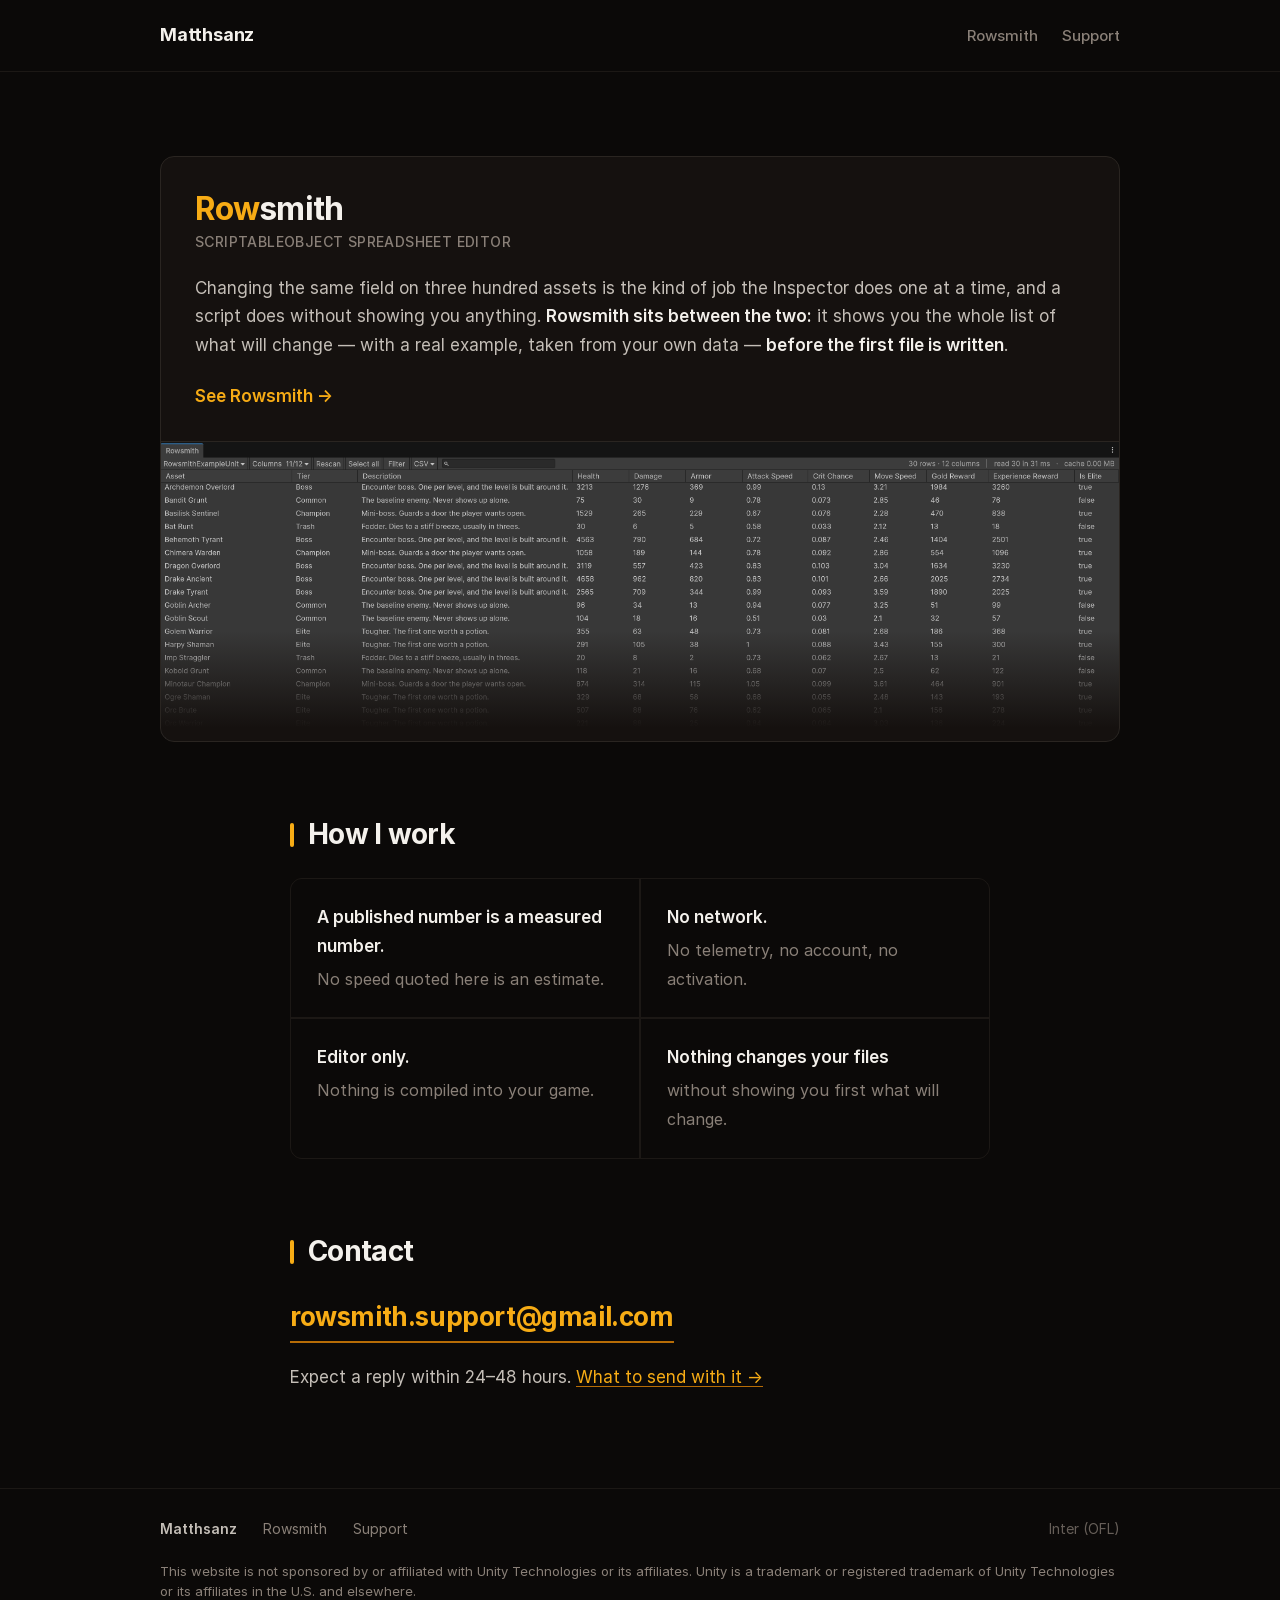
==== commit 124ececa: "Add files via upload" ====
--- a/index.html
+++ b/index.html
@@ -3,127 +3,89 @@
 <head>
 <meta charset="utf-8">
 <meta name="viewport" content="width=device-width, initial-scale=1">
-<title>Rowsmith — Matthsanz</title>
-<meta name="description" content="Edit hundreds of ScriptableObjects as rows in one table, inside the Unity Editor. Export to CSV, edit in Excel, bring it back — and approve every change before a single asset is written.">
+<title>Matthsanz — Rowsmith for the Unity Editor</title>
+<meta name="description" content="Unity Editor tools. Rowsmith edits hundreds of ScriptableObjects as rows in one table, showing every change before a single asset is written.">
 
 <!-- What Discord, Slack, Twitter and every link preview show. These URLs
      must be absolute: a link preview has no page to resolve them against. -->
 <meta property="og:type" content="website">
-<meta property="og:url" content="https://matthsanz.github.io/rowsmith/">
-<meta property="og:title" content="Rowsmith — Matthsanz">
-<meta property="og:description" content="Edit hundreds of ScriptableObjects as rows in one table, inside the Unity Editor. Approve every change before a single asset is written.">
+<meta property="og:url" content="https://matthsanz.github.io/">
+<meta property="og:title" content="Matthsanz — Rowsmith for the Unity Editor">
+<meta property="og:description" content="Unity Editor tools. Rowsmith edits hundreds of ScriptableObjects as rows in one table, showing every change before a single asset is written.">
 <meta property="og:image" content="https://matthsanz.github.io/assets/og.png">
 <meta property="og:image:width" content="1200">
 <meta property="og:image:height" content="630">
 <meta name="twitter:card" content="summary_large_image">
-<link rel="icon" href="../assets/marca.png">
-<link rel="stylesheet" href="../style.css">
+<link rel="icon" href="assets/marca.png">
+<link rel="stylesheet" href="style.css">
 </head>
 <body>
 
 <header class="top">
   <div class="bar">
-    <a class="mark" href="../">Matthsanz</a>
+    <a class="mark" href="./">Matthsanz</a>
     <nav>
-      <a href="./" class="here">Rowsmith</a>
-      <a href="../support/">Support</a>
+      <a href="rowsmith/">Rowsmith</a>
+      <a href="support/">Support</a>
     </nav>
   </div>
 </header>
 
 <main>
 
-  <div class="hero prose">
-    <h1><span class="row">Row</span>smith</h1>
-    <p class="lede">Change everything. Break nothing.</p>
-    <p>
-      <strong>Edit hundreds of ScriptableObjects as rows in one table, inside the Unity
-      Editor.</strong> Export to CSV, edit in Excel or Google Sheets, bring it back — and approve
-      every change before a single asset is written.
-    </p>
-  </div>
+  <!-- The heading is off-screen, not absent: the page still needs one H1 for
+       screen readers and search results, and the header already says the name
+       on screen. Printing it twice was the problem. -->
+  <h1 class="offscreen">Matthsanz — Unity Editor tools</h1>
 
-  <!-- Captions are baked into these images (built in the store-artwork pass);
-       the alt text carries the same words for screen readers and search. -->
-  <section class="block">
-    <h2>What it does</h2>
-
-    <figure><a class="zoom" href="../assets/01-tabela.png" target="_blank" rel="noopener"><img src="../assets/01-tabela.png"
-      alt="One asset at a time in the Inspector. All of them at once in the table. The same values, from the same file — 4658, 962, 820, 2025. 30 assets read in 23 ms."></a></figure>
-
-    <figure><a class="zoom" href="../assets/02-lote.png" target="_blank" rel="noopener"><img src="../assets/02-lote.png"
-      alt="It says what it will do, before it does it. 30 rows, Gold Reward multiplied by 2, and an example you can check against the table itself: Archdemon Overlord, 1984 to 3968."></a></figure>
-
-    <figure><a class="zoom" href="../assets/03-relatorio.png" target="_blank" rel="noopener"><img src="../assets/03-relatorio.png"
-      alt="And then it says what it did. 30 rows changed in 457 ms. The Inspector agrees: 2025 became 4050."></a></figure>
-
-    <figure><a class="zoom" href="../assets/04-recusa.png" target="_blank" rel="noopener"><img src="../assets/04-recusa.png"
-      alt="It refuses rather than break your data. A value the enum does not have is rejected, the cell stays as it was — and the message names the ones that fit."></a></figure>
-
-    <figure><a class="zoom" href="../assets/05-filtro.png" target="_blank" rel="noopener"><img src="../assets/05-filtro.png"
-      alt="The filter rules the batch. Tier is Boss leaves 6 rows of 30, and the bulk edit says 6 rows — not 30."></a></figure>
-
-    <figure><a class="zoom" href="../assets/06-escala.png" target="_blank" rel="noopener"><img src="../assets/06-escala.png"
-      alt="2,880 rows. No paging, no ceiling. Read in 226 ms, and the table scrolls all the way down. The 2,880 assets were duplicated locally for this test. The package ships 30 samples."></a></figure>
+  <!-- Words first, screenshot second. The other way round opened the page on a
+       raw capture with nothing to read, and the top went dead. -->
+  <section class="block first">
+    <a class="product" href="rowsmith/">
+      <div class="body">
+        <div class="name"><span class="row">Row</span>smith</div>
+        <div class="kind">ScriptableObject spreadsheet editor</div>
+        <p>
+          Changing the same field on three hundred assets is the kind of job the Inspector does one
+          at a time, and a script does without showing you anything. <strong>Rowsmith sits between
+          the two:</strong> it shows you the whole list of what will change — with a real example,
+          taken from your own data — <strong>before the first file is written</strong>.
+        </p>
+        <span class="go">See Rowsmith →</span>
+      </div>
+      <img class="shot" src="assets/tabela.png"
+           alt="The Rowsmith window open in the Unity Editor, showing a table of ScriptableObject assets as rows.">
+    </a>
   </section>
 
   <section class="prose">
-    <h2>Compatibility</h2>
-    <ul class="rows">
+    <h2>How I work</h2>
+    <ul class="grid">
       <li>
-        <b>Unity 2022.3.62 through Unity 6.0 LTS.</b> Both ends were tested by importing this exact
-        package into an empty project and using it: <code>2022.3.62f3</code> and
-        <code>6000.0.66</code>.
+        <b>A published number is a measured number.</b>
+        <span>No speed quoted here is an estimate.</span>
       </li>
       <li>
-        <b>Unity 6.3 and 6.5 are not supported in this version.</b> Unity Technologies is replacing an editor API
-        this tool reads values with, and on 6.5 that replacement is already enforced, so the tool
-        does not compile there. Support for them is planned, and it needs a build of its own rather
-        than a change to this one.
+        <b>No network.</b>
+        <span>No telemetry, no account, no activation.</span>
       </li>
-      <li><b>No render pipeline dependency.</b> <b>Tested on Windows 11.</b></li>
+      <li>
+        <b>Editor only.</b>
+        <span>Nothing is compiled into your game.</span>
+      </li>
+      <li>
+        <b>Nothing changes your files</b>
+        <span>without showing you first what will change.</span>
+      </li>
     </ul>
   </section>
 
   <section class="prose">
-    <h2>What it touches, and what it does not</h2>
-    <ul>
-      <li>It works <strong>offline</strong>. No network access, no telemetry, no account, no activation.</li>
-      <li>It <strong>reads</strong> <code>.asset</code> files under <code>Assets/</code>. It does not read <code>Packages/</code>.</li>
-      <li>It <strong>exports</strong> only to the file you pick in the save dialog, and <strong>imports</strong> only the file you pick.</li>
-      <li><strong>The tool itself is Editor-only and adds nothing to your build.</strong></li>
-    </ul>
-  </section>
-
-  <section class="prose">
-    <h2 id="known-limits">Known limits in this version</h2>
-
-    <div class="note">
-      <p>
-        This list is here on purpose. <strong>A tool that hides what it cannot do costs you the
-        afternoon you spend finding out.</strong>
-      </p>
-    </div>
-
-    <ul>
-      <li>An import updates assets that already exist. <strong>It never creates new ones.</strong></li>
-      <li>Sub-assets are not listed. A file holding several objects shows only its main one.</li>
-      <li>ScriptableObjects that live under <code>Packages/</code> are not listed.</li>
-      <li>Recompiling a script can clear the undo stack in the Unity Editor, and your batch or import would go with it.</li>
-      <li>
-        An undo happens in the editor's memory. The files on disk only change when you save — this
-        is how the Unity Editor behaves everywhere, and Rowsmith says so in the status bar when it matters.
-      </li>
-    </ul>
-
-    <p>The full list ships inside the package, in the documentation.</p>
-  </section>
-
-  <section class="prose">
-    <h2>Support</h2>
+    <h2>Contact</h2>
+    <p><a class="mail" href="mailto:rowsmith.support@gmail.com">rowsmith.support@gmail.com</a></p>
     <p>
-      Something not working, or a question about what it can do?
-      <a href="../support/">Support →</a>
+      Expect a reply within 24–48 hours.
+      <a href="support/">What to send with it →</a>
     </p>
   </section>
 
@@ -132,9 +94,16 @@
 <footer>
   <div class="bar">
     <span class="who">Matthsanz</span>
-    <a href="../">Home</a>
-    <a href="../support/">Support</a>
-    <a class="lic" href="../assets/fontes/Inter-LICENSE-OFL.txt"
+    <a href="rowsmith/">Rowsmith</a>
+    <a href="support/">Support</a>
+    <!-- Font credit, pushed right so it reads as a credit and not as a page.
+         The OFL is already satisfied by the license file sitting next to the
+         .woff2 files; this link only makes it reachable by clicking.
+         New tab so a reader does not lose the site over a compliance link.
+         rel="noopener" because target="_blank" otherwise hands the opened page
+         a handle to this one. aria-label because "Inter (OFL)" alone tells a
+         screen reader nothing, and a new tab with no warning is worse there. -->
+    <a class="lic" href="assets/fontes/Inter-LICENSE-OFL.txt"
        target="_blank" rel="noopener"
        aria-label="Inter typeface licence, SIL Open Font License — opens in a new tab">Inter (OFL)</a>
     <!-- Trademark notice. The "Guidelines for Using Unity Trademarks" (v. 4.2) require
@@ -145,39 +114,5 @@
   </div>
 </footer>
 
-<!-- The screenshot overlay. It upgrades the links written above; it never replaces them.
-     If this script does not run, every <a class="zoom"> still opens the full image. -->
-<dialog class="lb" id="lb">
-  <img alt="">
-  <button type="button" class="x" aria-label="Close">&times;</button>
-</dialog>
-<script>
-(function () {
-  var d = document.getElementById('lb');
-  if (!d || !d.showModal) { return; }          /* no <dialog> support: leave the links alone */
-  var big = d.querySelector('img');
-  var links = document.querySelectorAll('a.zoom');
-  for (var i = 0; i < links.length; i++) {
-    links[i].addEventListener('click', function (e) {
-      /* let the reader still open it in a new tab on purpose */
-      if (e.metaKey || e.ctrlKey || e.shiftKey || e.button !== 0) { return; }
-      e.preventDefault();
-      big.src = this.getAttribute('href');
-      big.alt = this.querySelector('img').getAttribute('alt');
-      d.showModal();
-    });
-  }
-  /* A click ON the image toggles between fitting the window and 1:1. Fitting is only ~72% of
-     the file on a 1440x900 screen, and the interface text needs the real pixels to be read. */
-  big.addEventListener('click', function () { d.classList.toggle('real'); });
-  /* a click on the backdrop or on the close button lands on something other than the image */
-  d.addEventListener('click', function (e) { if (e.target !== big) { d.close(); } });
-  /* always reopen in the fitting state, never in whatever the last reader left behind */
-  d.addEventListener('close', function () { d.classList.remove('real'); });
-  /* drop the source on close so a big PNG is not held in memory by a hidden dialog */
-  d.addEventListener('close', function () { big.removeAttribute('src'); });
-})();
-</script>
-
 </body>
 </html>
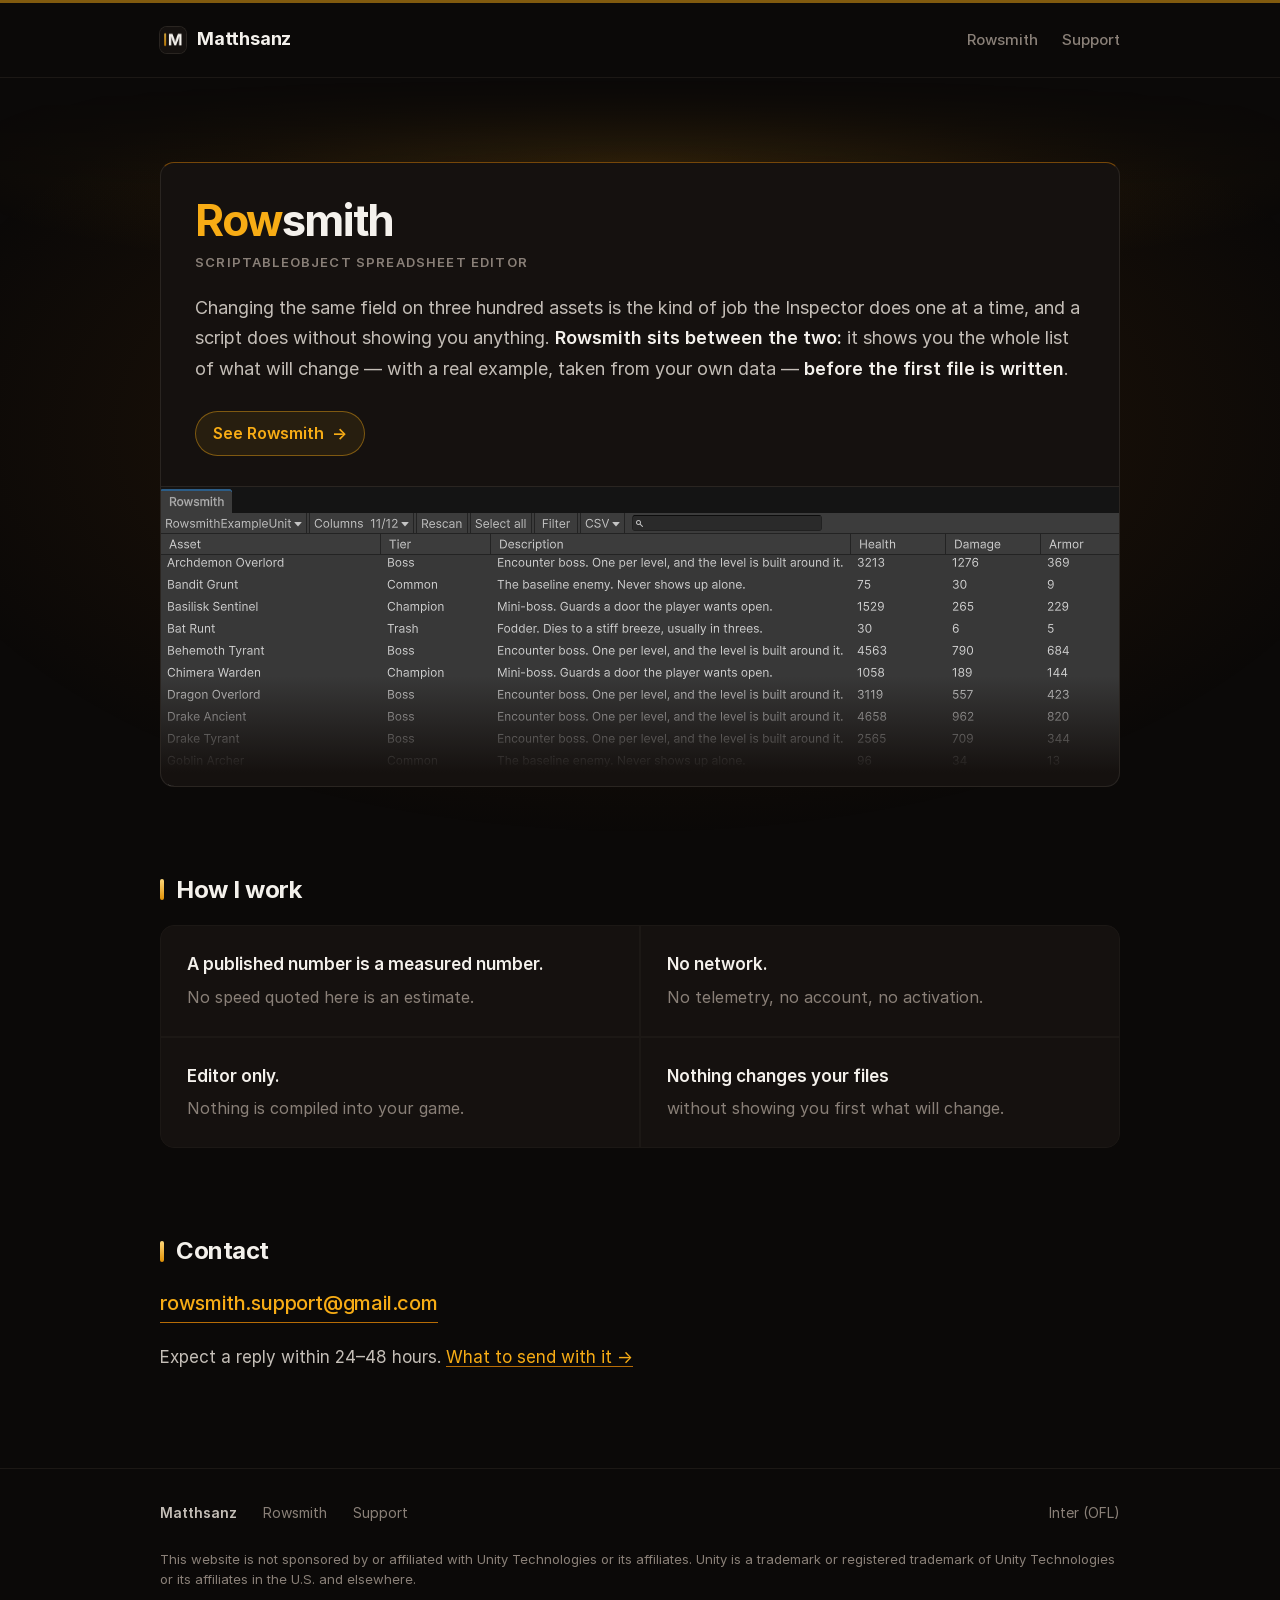
==== commit 4178e869: "Add files via upload" ====
--- a/index.html
+++ b/index.html
@@ -23,7 +23,10 @@
 
 <header class="top">
   <div class="bar">
-    <a class="mark" href="./">Matthsanz</a>
+    <!-- The mark is the same image as the X avatar and the publisher profile, so the three
+         places a buyer can meet the name look like one person. alt is empty on purpose: the
+         name is written right next to it, and reading it twice helps nobody. -->
+    <a class="mark" href="./"><img src="assets/marca.png" alt="" width="26" height="26">Matthsanz</a>
     <nav>
       <a href="rowsmith/">Rowsmith</a>
       <a href="support/">Support</a>
@@ -31,7 +34,7 @@
   </div>
 </header>
 
-<main>
+<main class="home">
 
   <!-- The heading is off-screen, not absent: the page still needs one H1 for
        screen readers and search results, and the header already says the name
@@ -39,8 +42,10 @@
   <h1 class="offscreen">Matthsanz — Unity Editor tools</h1>
 
   <!-- Words first, screenshot second. The other way round opened the page on a
-       raw capture with nothing to read, and the top went dead. -->
-  <section class="block first">
+       raw capture with nothing to read, and the top went dead.
+       No line above the card on purpose: the page does not need to explain itself, and a
+       tagline there was tried on 22/09 and turned down. The card sits on the forge glow. -->
+  <section class="block card">
     <a class="product" href="rowsmith/">
       <div class="body">
         <div class="name"><span class="row">Row</span>smith</div>
@@ -51,14 +56,16 @@
           the two:</strong> it shows you the whole list of what will change — with a real example,
           taken from your own data — <strong>before the first file is written</strong>.
         </p>
-        <span class="go">See Rowsmith →</span>
+        <span class="go">See Rowsmith <span class="arr">→</span></span>
       </div>
       <img class="shot" src="assets/tabela.png"
            alt="The Rowsmith window open in the Unity Editor, showing a table of ScriptableObject assets as rows.">
     </a>
   </section>
 
-  <section class="prose">
+  <!-- block, not prose: on the home everything shares the card's left edge. With two
+       widths the edge jumped about 70px between the card and the sections under it. -->
+  <section class="block">
     <h2>How I work</h2>
     <ul class="grid">
       <li>
@@ -80,11 +87,11 @@
     </ul>
   </section>
 
-  <section class="prose">
+  <section class="block">
     <h2>Contact</h2>
     <p><a class="mail" href="mailto:rowsmith.support@gmail.com">rowsmith.support@gmail.com</a></p>
     <p>
-      Expect a reply within 24–48 hours.
+      Expect a reply within <span class="nw">24–48</span> hours.
       <a href="support/">What to send with it →</a>
     </p>
   </section>
--- a/style.css
+++ b/style.css
@@ -22,11 +22,14 @@
   --accent:  #F7AC15;
   --accent-lo:#B76C06;
 
-  /* type scale, ratio ~1.4 — the missing middle steps are the point */
+  /* type scale — five levels, and each one clearly apart from the next: label 13 · body 17 ·
+     lede 24 · section 24 bold · display 44/52. Before, 15-16-17-18-19px sat next to each other
+     and elements of different rank came out the same size. */
   --t-sm: 14px;
   --t-body: 17px;
-  --t-lede: 21px;
-  --t-h2: 28px;
+  --t-lede: 24px;
+  --t-h2: 24px;
+  --t-display: 44px;
   --t-h1: 52px;
 
   /* two widths, on purpose: prose stays readable, blocks breathe wider */
@@ -36,6 +39,10 @@
 
 *, *::before, *::after { box-sizing: border-box; }
 html { -webkit-text-size-adjust: 100%; scroll-behavior: smooth; }
+/* dark for the browser's own parts too: without it, Windows draws a light scrollbar
+   down the side of a dark site */
+html { color-scheme: dark; }
+::selection { background: rgba(247,172,21,.32); color: var(--strong); }
 
 body {
   margin: 0; background: var(--bg); color: var(--text);
@@ -47,24 +54,38 @@
 .prose, .block {
   width: 100%; margin-left: auto; margin-right: auto; padding-left: 26px; padding-right: 26px;
 }
-.prose { max-width: calc(var(--prose) + 52px); }
+/* ONE left edge on every page, the header's. Prose still reads at --prose wide (each child
+   is capped), but it starts where the wide blocks and the header start: with two centred
+   columns the edge jumped between 240, 344 and 370px on the same page. */
+.prose { max-width: calc(var(--block) + 52px); }
+.prose > * { max-width: var(--prose); }
 .block { max-width: calc(var(--block) + 52px); }
 
 /* ---------------- header ---------------- */
 
-header.top { border-bottom: 1px solid var(--line-lo); }
+/* The amber thread on top is the promo banner's: the same colour at half strength.
+   It is the one line of brand that every page carries. */
+header.top { border-top: 3px solid rgba(247,172,21,.5); border-bottom: 1px solid var(--line-lo); }
+/* centre, not baseline: the mark is an image, and a flex row aligned on baselines puts the
+   bottom edge of the image on the text line and lifts the name above the nav links */
 header.top .bar {
-  max-width: calc(var(--block) + 52px); margin: 0 auto; padding: 20px 26px;
-  display: flex; align-items: baseline; gap: 16px; flex-wrap: wrap;
+  max-width: calc(var(--block) + 52px); margin: 0 auto; padding: 18px 26px;
+  display: flex; align-items: center; gap: 16px; flex-wrap: wrap;
 }
 header.top .mark {
   color: var(--strong); text-decoration: none;
   font-weight: 700; font-size: 18px; letter-spacing: -.2px;
+  display: inline-flex; align-items: center; gap: 11px;
+}
+header.top .mark img {
+  display: block; width: 26px; height: 26px; border-radius: 7px;
+  box-shadow: 0 0 0 1px var(--line);
 }
 header.top .mark:hover { color: var(--strong); }
 header.top nav { margin-left: auto; display: flex; gap: 24px; }
 header.top nav a {
   color: var(--muted); text-decoration: none; font-size: 15px; font-weight: 500;
+  padding: 6px 0;   /* a finger-sized target, not just the height of the letters */
 }
 header.top nav a:hover { color: var(--strong); }
 header.top nav a.here { color: var(--accent); }
@@ -78,47 +99,62 @@
   clip: rect(0 0 0 0); clip-path: inset(50%); white-space: nowrap;
 }
 
-/* The home has no hero, so its first block carries the top space itself.
-   84px matches .hero on the other pages, so all three start at the same height. */
-section.first { padding-top: 84px; }
-
-.hero { padding: 84px 0 20px; }
+/* top and bottom only: the shorthand "padding: 84px 0 20px" used to zero the side padding
+   .prose gives, and pushed every hero 26px left of the page it opens */
+.hero { padding-top: 84px; padding-bottom: 20px; }
 h1 {
   font-size: clamp(38px, 6.4vw, var(--t-h1)); font-weight: 700; letter-spacing: -1.5px;
   line-height: 1.05; color: var(--strong); margin: 0 0 16px;
 }
 h1 .row { color: var(--accent); }
+/* The line under the title is the page's second voice, so it reads before the paragraph:
+   bigger and lighter than it used to be. Measured before: it weighed less than the bold
+   first sentence of the paragraph below it, and the eye skipped it. */
 .lede {
-  font-size: clamp(18px, 2.4vw, var(--t-lede)); line-height: 1.5;
-  color: var(--muted); font-weight: 500; margin: 0; letter-spacing: -.2px;
-}
+  font-size: clamp(19px, 2.6vw, var(--t-lede)); line-height: 1.4;
+  color: var(--text); font-weight: 500; margin: 0; letter-spacing: -.4px;
+}
+/* in the opening paragraph, emphasis is carried by colour (white on grey), not by weight,
+   so it stops competing with the line above */
+.hero p strong { font-weight: 500; }
 .hero .lede + p { margin-top: 26px; }
 
 /* ---------------- sections ---------------- */
 
-section { padding-top: 76px; }
+section { padding-top: 88px; }
 
 h2 {
-  font-size: var(--t-h2); font-weight: 700; letter-spacing: -.7px; line-height: 1.2;
-  color: var(--strong); margin: 0 0 26px; position: relative; padding-left: 18px;
+  font-size: var(--t-h2); font-weight: 700; letter-spacing: -.5px; line-height: 1.25;
+  color: var(--strong); margin: 0 0 20px; position: relative; padding-left: 16px;
 }
 h2::before {
   content: ""; position: absolute; left: 0; top: .18em; bottom: .18em;
-  width: 4px; border-radius: 2px; background: var(--accent);
+  width: 4px; border-radius: 2px; background: linear-gradient(180deg, #FFD87A, #E19105);
 }
 
 h3 { font-size: 19px; font-weight: 600; color: var(--strong); margin: 30px 0 8px; }
+/* no lone word on a last line: balanced headings, "pretty" paragraphs (ignored, harmlessly,
+   by browsers that do not know it) */
+h1, h2 { text-wrap: balance; }
+p, li { text-wrap: pretty; }
+/* a range such as "24-48" never splits across two lines: browsers may break after a dash,
+   and "24-" at the end of one line with "48 hours" on the next reads as two numbers */
+.nw { white-space: nowrap; }
 
 p { margin: 0 0 20px; }
 p:last-child { margin-bottom: 0; }
 strong, b { color: var(--strong); font-weight: 600; }
-a { color: var(--accent); text-decoration-color: var(--accent-lo); text-underline-offset: 3px; }
+a {
+  color: var(--accent); text-decoration-color: var(--accent-lo); text-underline-offset: 3px;
+  transition: color .15s ease, text-decoration-color .15s ease;
+}
 a:hover { color: var(--strong); }
+a:focus-visible { outline: 2px solid var(--accent); outline-offset: 3px; border-radius: 3px; }
 
 code {
   font-family: "Cascadia Mono", Consolas, ui-monospace, monospace; font-size: .87em;
-  background: var(--raised); color: var(--strong);
-  padding: 2px 7px; border-radius: 5px; border: 1px solid var(--line);
+  background: var(--raised); color: var(--text);
+  padding: 2px 7px; border-radius: 6px; border: 1px solid var(--line);
 }
 
 ul { margin: 0 0 20px; padding-left: 20px; }
@@ -130,15 +166,26 @@
 .product {
   display: block; text-decoration: none; color: inherit;
   background: var(--raised); border: 1px solid var(--line); border-radius: 14px;
-  overflow: hidden; transition: border-color .18s ease;
-}
-.product:hover { border-color: var(--accent-lo); }
+  overflow: hidden;
+  transition: border-color .18s ease, transform .18s ease, box-shadow .18s ease;
+}
+/* A lift of two pixels and a shadow under it: enough to say "this is one thing you can
+   click", not so much that the card starts moving around under the reader. */
+.product:hover {
+  border-color: var(--accent-lo); transform: translateY(-2px);
+  box-shadow: 0 18px 44px -22px rgba(0,0,0,.9);
+}
+.product:focus-visible { outline: 2px solid var(--accent); outline-offset: 4px; }
 
 /* The screenshot sits at the BOTTOM, cropped to a strip: it is evidence under
-   the claim, not a picture the visitor has to interpret before reading one. */
+   the claim, not a picture the visitor has to interpret before reading one.
+   object-fit: none shows it at its OWN size (1:1) instead of squeezing 1606px into the
+   card: squeezed, the Editor's text landed at ~5px and the strip read as noise. At 1:1 the
+   names and numbers can be read, and the crop is taken from the top-left corner, where
+   the asset names are -- on a phone too, which used to cut them ("nt Overlord"). */
 .product { position: relative; }
 .product .shot {
-  display: block; width: 100%; height: 300px; object-fit: cover; object-position: top;
+  display: block; width: 100%; height: 300px; object-fit: none; object-position: left top;
   border-top: 1px solid var(--line);
 }
 /* the strip fades out instead of stopping mid-row, so it reads as "there is
@@ -150,25 +197,82 @@
 }
 .product .body { padding: 34px 34px 30px; }
 .product .name {
-  font-size: 32px; font-weight: 700; letter-spacing: -.9px; color: var(--strong);
-  line-height: 1.1; margin-bottom: 4px;
+  font-size: var(--t-display); font-weight: 700; letter-spacing: -1.4px; color: var(--strong);
+  line-height: 1.05; margin-bottom: 8px;
 }
 .product .name .row { color: var(--accent); }
 .product .kind {
-  font-size: var(--t-sm); color: var(--muted); font-weight: 500; letter-spacing: .4px;
+  font-size: 13px; color: var(--muted); font-weight: 600; letter-spacing: .09em;
   text-transform: uppercase; margin-bottom: 20px;
 }
-.product p { margin-bottom: 22px; }
-.product .go { color: var(--accent); font-weight: 600; }
+.product p { margin-bottom: 26px; font-size: 18px; }
+/* The page's one action, drawn as one: a pill. Measured before, "See Rowsmith" was the
+   6th strongest thing on the home, under the e-mail and the bold items of the grid. */
+.product .go {
+  display: inline-flex; align-items: center; gap: 8px;
+  padding: 9px 18px; border-radius: 999px;
+  color: var(--accent); font-weight: 600; font-size: 16px;
+  background: rgba(247,172,21,.08); box-shadow: inset 0 0 0 1px rgba(247,172,21,.42);
+  transition: background .18s ease, box-shadow .18s ease;
+}
+.product:hover .go { background: rgba(247,172,21,.15); box-shadow: inset 0 0 0 1px rgba(247,172,21,.75); }
+.product .go .arr { display: inline-block; transition: transform .18s ease; }
+.product:hover .go .arr { transform: translateX(4px); }
+
+/* ---------------- the forge glow, behind the card (22/09) ---------------- */
+
+/* Rowsmith is row + smith, and the amber of this site is the colour of hot metal
+   (PALETA.md). So the card sits on heat, not on a pattern: a soft glow rising from its top
+   edge, and the edge itself a little warmer than the other three. No text, no grid -- the
+   spreadsheet look belongs to the X banner, and the site has its own.
+   84px of top space matches .hero on the other pages, so all three start at the same height. */
+section.card { padding-top: 84px; }
+/* The glow lives on the page, not on the card's section: the section is only as wide as the
+   card, and there the heat read as a narrow spotlight cut flat at the header. <main> spans
+   the window without the 100vw trap (100vw counts the scrollbar and makes the page scroll
+   sideways). Two layers: a hot, flat line of light at the card's top edge (--edge), and a
+   deep ember behind the whole card that shows on both sides of it. */
+main { position: relative; isolation: isolate; }
+/* the other pages get the same heat, much fainter, behind their title -- the title sits at
+   the left of the page now, so the glow does too */
+main::before {
+  content: ""; position: absolute; z-index: -1; pointer-events: none;
+  left: 0; right: 0; top: 0; height: 620px;
+  /* the heat fades in under the header instead of starting hard on its bottom line */
+  -webkit-mask-image: linear-gradient(180deg, transparent 0, #000 110px);
+          mask-image: linear-gradient(180deg, transparent 0, #000 110px);
+  background: radial-gradient(38% 300px at calc(50% - 300px) 130px, rgba(136,73,7,.17), transparent 72%);
+}
+/* the home: wider and taller than the first try, which read as a narrow lamp */
+main.home { --edge: 84px; }
+main.home::before {
+  height: 940px;
+  background:
+    radial-gradient(56% 124px at 50% var(--edge), rgba(247,172,21,.15), rgba(225,145,5,.055) 55%, transparent),
+    radial-gradient(82% 560px at 50% calc(var(--edge) + 270px), rgba(136,73,7,.21), transparent 72%);
+}
+section.card .product { border-top-color: rgba(183,108,6,.6); }
+
+/* The living card. With the pointer on it, the screenshot travels down through all 30 rows
+   of the real table, slowly, and the fade at the bottom lifts so the last rows show; it
+   goes back when the pointer leaves. It says "this is a real, full table" without a word.
+   A phone has no hover, so there it simply stays still. */
+.product .shot { transition: object-position .9s ease; }
+.product:hover .shot {
+  object-position: left bottom;
+  transition: object-position 9s cubic-bezier(.45, 0, .55, 1);
+}
+.product::after { transition: opacity .6s ease; }
+.product:hover::after { opacity: .3; }
 
 /* ---------------- two-column facts ---------------- */
 
 .grid {
   display: grid; grid-template-columns: repeat(2, 1fr); gap: 2px;
-  background: var(--line-lo); border: 1px solid var(--line-lo); border-radius: 12px;
+  background: var(--line-lo); border: 1px solid var(--line-lo); border-radius: 14px;
   overflow: hidden; list-style: none; padding: 0; margin: 0;
 }
-.grid li { background: var(--bg); padding: 24px 26px; margin: 0; }
+.grid li { background: var(--raised); padding: 24px 26px; margin: 0; }
 .grid li b { display: block; margin-bottom: 4px; font-size: 17px; }
 .grid li span { font-size: 16px; color: var(--muted); line-height: 1.55; }
 
@@ -185,24 +289,27 @@
 figure:last-of-type { margin-bottom: 0; }
 figure img {
   width: 100%; height: auto; display: block;
-  border: 1px solid var(--line); border-radius: 10px; background: #161616;
+  border: 1px solid var(--line); border-radius: 12px; background: var(--raised);
+  box-shadow: 0 24px 60px -34px rgba(0,0,0,.9);
 }
 
 /* ---------------- callout ---------------- */
 
 .note {
   border-left: 3px solid var(--accent-lo); background: var(--raised);
-  padding: 18px 22px; border-radius: 0 10px 10px 0; margin: 0 0 26px;
+  padding: 18px 22px; border-radius: 0 12px 12px 0; margin: 0 0 26px;
   color: var(--muted);
 }
 .note strong { color: var(--text); }
 
 .mail {
-  font-size: clamp(20px, 3vw, 26px); font-weight: 700; letter-spacing: -.4px;
+  font-size: clamp(22px, 3.4vw, 30px); font-weight: 700; letter-spacing: -.5px;
   color: var(--accent); word-break: break-word; display: inline-block;
   text-decoration: none; border-bottom: 2px solid var(--accent-lo); padding-bottom: 2px;
 }
 .mail:hover { color: var(--strong); border-bottom-color: var(--strong); }
+/* on the home the address is the last, quiet stop -- the product card is what the page is for */
+main.home .mail { font-size: 20px; font-weight: 500; letter-spacing: -.2px; border-bottom-width: 1px; }
 
 /* ---------------- footer ---------------- */
 
@@ -212,13 +319,15 @@
   display: flex; gap: 10px 26px; flex-wrap: wrap; align-items: baseline;
   font-size: var(--t-sm); color: var(--muted);
 }
-footer a { color: var(--muted); text-decoration: none; }
+footer a { color: var(--muted); text-decoration: none; padding: 4px 0; }
 footer a:hover { color: var(--accent); }
 footer .who { color: var(--text); font-weight: 600; }
 
 /* The font credit sits on the far right, away from the navigation links, so it
    reads as a credit rather than as one more page of the site. */
-footer .lic { margin-left: auto; opacity: .72; }
+/* No extra opacity: at .72 it measured 3.16:1, under the 4.5:1 that small text needs
+   (WCAG 1.4.3). Its place on the far right already says "credit". */
+footer .lic { margin-left: auto; }
 
 /* The trademark notice required by Unity's trademark guidelines. Full width so it
    wraps onto its own line inside the flex bar, and no extra opacity: it is small
@@ -279,17 +388,28 @@
 /* ---------------- narrow screens ---------------- */
 
 @media (max-width: 700px) {
-  :root { --t-body: 16px; --t-h2: 24px; }
+  :root { --t-body: 16px; --t-h2: 22px; --t-display: 34px; }
   .prose, .block { padding-left: 20px; padding-right: 20px; }
   header.top .bar { padding: 16px 20px; }
   header.top nav { margin-left: 0; width: 100%; gap: 20px; }
   .hero { padding-top: 52px; }
-  section { padding-top: 56px; }
+  section { padding-top: 64px; }
   .grid { grid-template-columns: 1fr; }
   .product .body { padding: 24px 22px 26px; }
-  .product .name { font-size: 27px; }
+  .product .name { font-size: var(--t-display); }
   /* the strip is cropped by width here, so a tall one shows almost nothing */
   .product .shot { height: 170px; }
   .product::after { height: 70px; }
+  section.card { padding-top: 52px; }
+  main.home { --edge: 52px; }
   footer .bar { padding: 24px 20px 52px; }
 }
+
+/* Anyone who asked the system for less motion gets none: the card still changes colour. */
+@media (prefers-reduced-motion: reduce) {
+  html { scroll-behavior: auto; }
+  .product, .product .go .arr { transition: none; }
+  .product:hover { transform: none; }
+  .product:hover .go .arr { transform: none; }
+  .product .shot, .product:hover .shot { transition: none; object-position: left top; }
+}
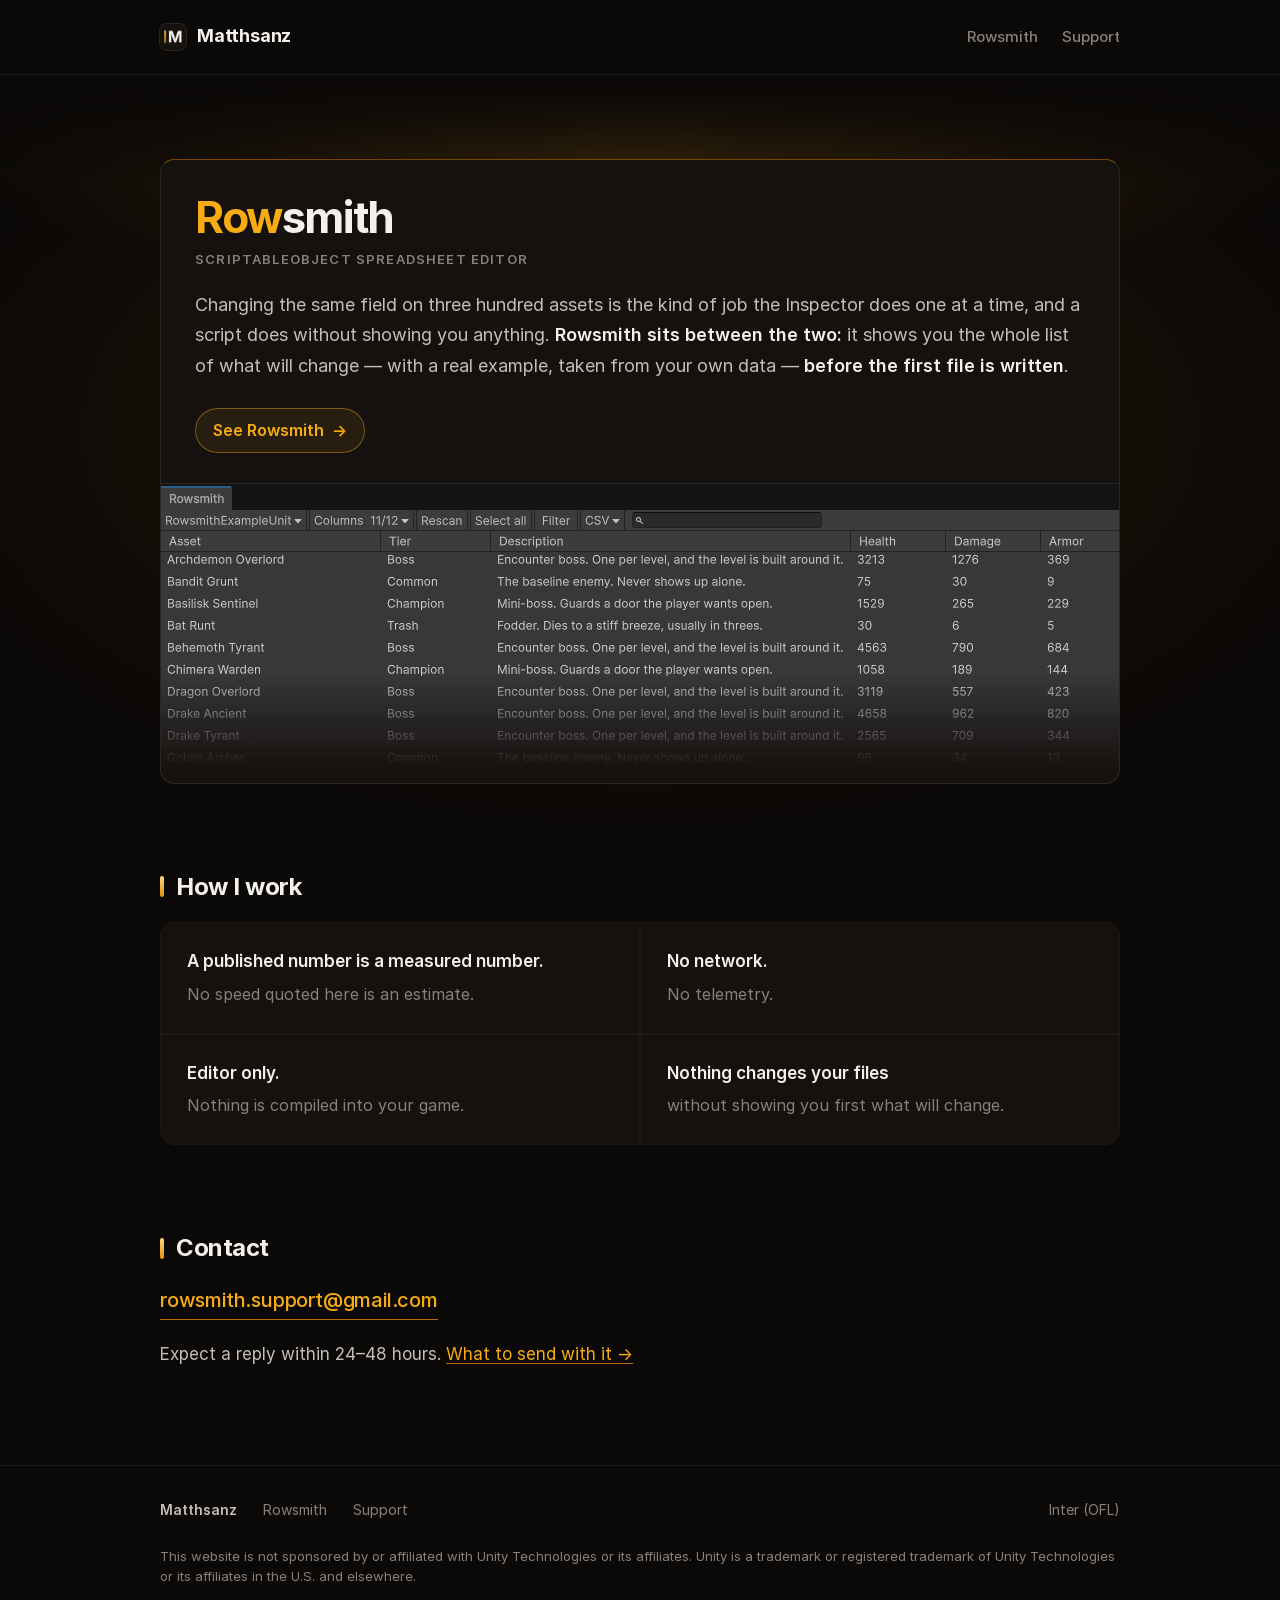
==== commit 1768758b: "galeria e compatibilidade" ====
--- a/index.html
+++ b/index.html
@@ -74,7 +74,7 @@
       </li>
       <li>
         <b>No network.</b>
-        <span>No telemetry, no account, no activation.</span>
+        <span>No telemetry.</span>
       </li>
       <li>
         <b>Editor only.</b>
--- a/style.css
+++ b/style.css
@@ -63,9 +63,11 @@
 
 /* ---------------- header ---------------- */
 
-/* The amber thread on top is the promo banner's: the same colour at half strength.
-   It is the one line of brand that every page carries. */
-header.top { border-top: 3px solid rgba(247,172,21,.5); border-bottom: 1px solid var(--line-lo); }
+/* No amber line across the top of the window. It was tried on 22/09 (the promo banner's thread)
+   and, live, read as a defect: at half strength amber over black turns a muddy orange, and an
+   edge-to-edge bar at the very top looks like a browser loading bar. The amber of the site
+   lives in the mark, the forge glow and the button instead. */
+header.top { border-bottom: 1px solid var(--line-lo); }
 /* centre, not baseline: the mark is an image, and a flex row aligned on baselines puts the
    bottom edge of the image on the text line and lifts the name above the nav links */
 header.top .bar {
@@ -276,21 +278,87 @@
 .grid li b { display: block; margin-bottom: 4px; font-size: 17px; }
 .grid li span { font-size: 16px; color: var(--muted); line-height: 1.55; }
 
-/* ---------------- plain fact rows ---------------- */
-
-.rows { list-style: none; padding: 0; margin: 0; }
-.rows li { padding: 18px 0; border-bottom: 1px solid var(--line-lo); margin: 0; }
-.rows li:first-child { padding-top: 0; }
-.rows li:last-child { border-bottom: none; }
-
-/* ---------------- screenshots ---------------- */
-
-figure { margin: 0 0 34px; }
-figure:last-of-type { margin-bottom: 0; }
-figure img {
-  width: 100%; height: auto; display: block;
-  border: 1px solid var(--line); border-radius: 12px; background: var(--raised);
-  box-shadow: 0 24px 60px -34px rgba(0,0,0,.9);
+/* ---------------- compatibility, at a glance (26/09) ---------------- */
+
+/* The facts grid again, with a mark in each cell: what works, and what does not. The mark is
+   drawn here and says nothing to a screen reader (the '/ ""' after it); the bold sentence next
+   to it says the same thing in words. The plain rows it replaces were the only use of .rows. */
+.compat li { position: relative; padding-left: 64px; }
+/* a block, so the quieter line keeps its own line height over several lines */
+.compat li span { display: block; }
+.compat li::before {
+  position: absolute; left: 24px; top: 25px; width: 26px; height: 26px; border-radius: 50%;
+  display: grid; place-items: center; font-size: 14px; font-weight: 700; line-height: 1;
+}
+.compat li.yes::before {
+  content: "\2713"; content: "\2713" / "";
+  color: var(--accent); background: rgba(247,172,21,.1); box-shadow: inset 0 0 0 1px rgba(247,172,21,.45);
+}
+.compat li.no::before {
+  content: "\2715"; content: "\2715" / "";
+  color: var(--muted); background: rgba(138,128,120,.08); box-shadow: inset 0 0 0 1px var(--line);
+}
+/* the cell that is a yes gets the warm top edge the home card has */
+.compat li.yes { box-shadow: inset 0 2px 0 rgba(183,108,6,.7); }
+/* The two plain facts are things that work too, so they live in the yes cell, pinned to its
+   foot. Before, they floated under the grid on their own, and the yes cell, whose text is half
+   as long as the no cell's, stood with an empty band at the bottom. */
+.compat li.yes { display: flex; flex-direction: column; }
+.compat li.yes span { margin-bottom: 16px; }
+/* Written as a footnote line, the same pattern as the note under a gallery caption: as tags they
+   did not fit on one line inside the cell (388px), the second one dropped, and the empty band
+   simply moved to the other cell. As a sentence they wrap wherever the width asks. */
+.facts {
+  margin: auto 0 0; padding-top: 12px; border-top: 1px solid var(--line-lo);
+  font-size: 15px; line-height: 1.55;
+}
+/* one fact per line: run together, the line broke inside the second one ("Tested on / Windows
+   11."). Written with .compat in front so it outranks the grid's own .grid li b. */
+.compat .facts b { display: block; margin: 0; font-size: 15px; font-weight: 500; color: var(--text); }
+
+/* ---------------- screenshots: a gallery (26/09) ---------------- */
+
+/* One under the other, the six screenshots took 3,870px of a 6,069px page at 1366x860 (64% of
+   it), and their captions were drawn inside the images, where a phone shrank them to ~6px. Now
+   they sit two to a row, each one a card, with the caption under it as real text. */
+/* The screenshots are not all the same height (968 to 990px once the strip is off), so side by
+   side their captions started up to 5px apart. Each card is a subgrid of two rows, picture and
+   caption, and the two cards of a row share those rows: the captions start on the same line.
+   Space between rows of cards is the cards' own bottom margin, because a gap between grid rows
+   would also open between a picture and its caption; the gallery takes the last one back. */
+.gallery {
+  display: grid; grid-template-columns: repeat(2, minmax(0, 1fr)); column-gap: 26px;
+  margin-bottom: -28px;
+}
+.gallery figure {
+  margin: 0 0 28px; display: grid; grid-row: span 2; grid-template-rows: subgrid; row-gap: 0;
+  background: var(--raised); border: 1px solid var(--line); border-radius: 14px;
+  overflow: hidden; box-shadow: 0 24px 60px -34px rgba(0,0,0,.9);
+  transition: border-color .18s ease;
+}
+.gallery figure:has(a.zoom:hover), .gallery figure:focus-within { border-color: var(--accent-lo); }
+/* The frame shows the screenshot and leaves out the caption strip drawn at the bottom of the
+   same file. Its shape is the picture's width over its height minus that 200px strip (--ar,
+   written on each link), and the image keeps its own proportions, so the only thing that falls
+   outside the frame is the strip. Opening the image shows the whole file, strip included. */
+.gallery a.zoom { aspect-ratio: var(--ar); overflow: hidden; align-self: start; background: #141414; }
+.gallery a.zoom img { width: 100%; height: auto; display: block; }
+/* inside a card with clipped corners an outline drawn outside the link would be cut off */
+.gallery a.zoom:focus-visible { outline-offset: -3px; border-radius: 0; }
+/* the same two voices as the facts grid on the home: a bold line, then a quieter one */
+/* The caption's top line sits over the last pixel of the picture. Scaled down to a quarter,
+   the picture's bottom pixel mixes in a little of the strip hidden just under it and drew a
+   second, grey line under the first one. Painted above the link (which is positioned). */
+.gallery figcaption {
+  position: relative; margin-top: -1px;
+  padding: 18px 22px 22px; border-top: 1px solid var(--line); background: var(--raised);
+}
+.gallery figcaption b { display: block; font-size: 17px; line-height: 1.45; margin-bottom: 6px; }
+.gallery figcaption span { display: block; font-size: 16px; color: var(--muted); line-height: 1.55; }
+/* the footnote under a caption (how a number was measured, what the package really ships) */
+.gallery figcaption small {
+  display: block; margin-top: 12px; padding-top: 10px; border-top: 1px solid var(--line-lo);
+  font-size: var(--t-sm); color: var(--muted); line-height: 1.5;
 }
 
 /* ---------------- callout ---------------- */
@@ -395,6 +463,11 @@
   .hero { padding-top: 52px; }
   section { padding-top: 64px; }
   .grid { grid-template-columns: 1fr; }
+  .gallery { grid-template-columns: 1fr; margin-bottom: -22px; }
+  .gallery figure { margin-bottom: 22px; }
+  .gallery figcaption { padding: 16px 18px 20px; }
+  .compat li { padding-left: 58px; }
+  .compat li::before { left: 20px; }
   .product .body { padding: 24px 22px 26px; }
   .product .name { font-size: var(--t-display); }
   /* the strip is cropped by width here, so a tall one shows almost nothing */
